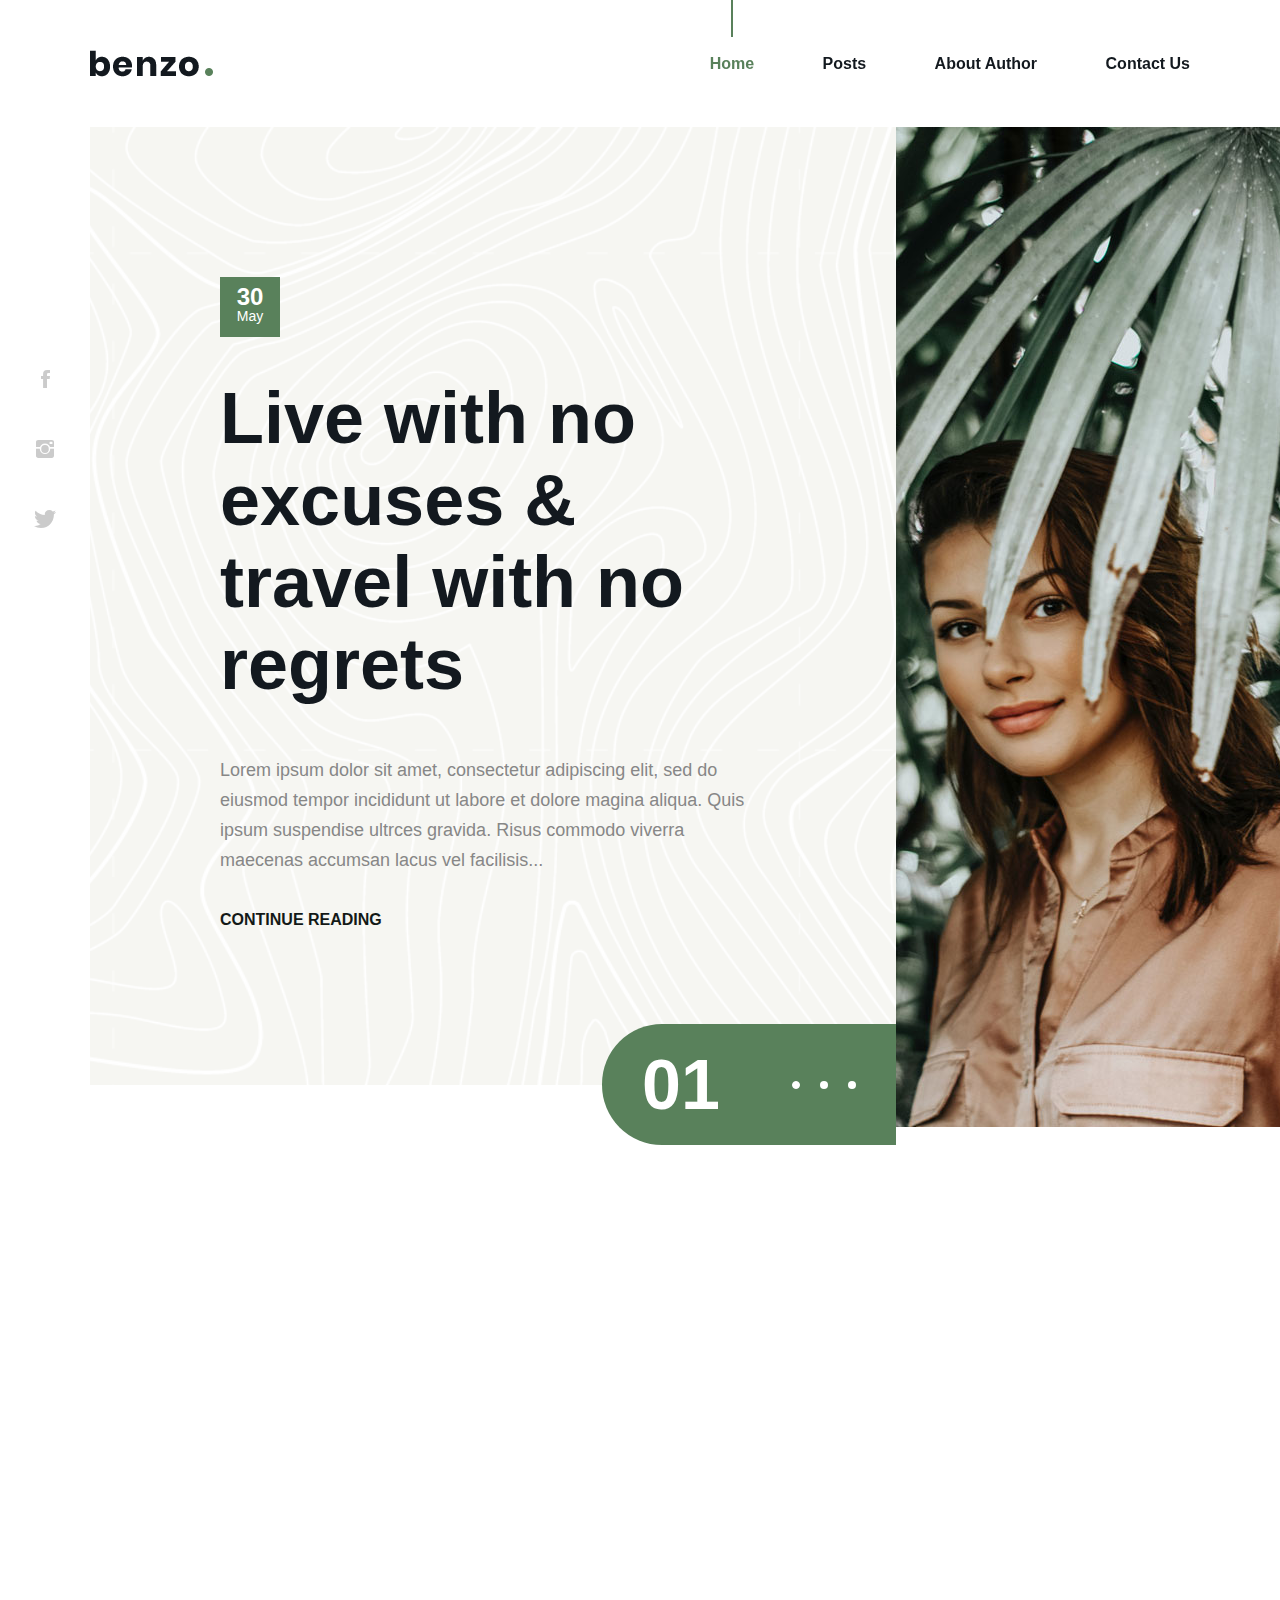
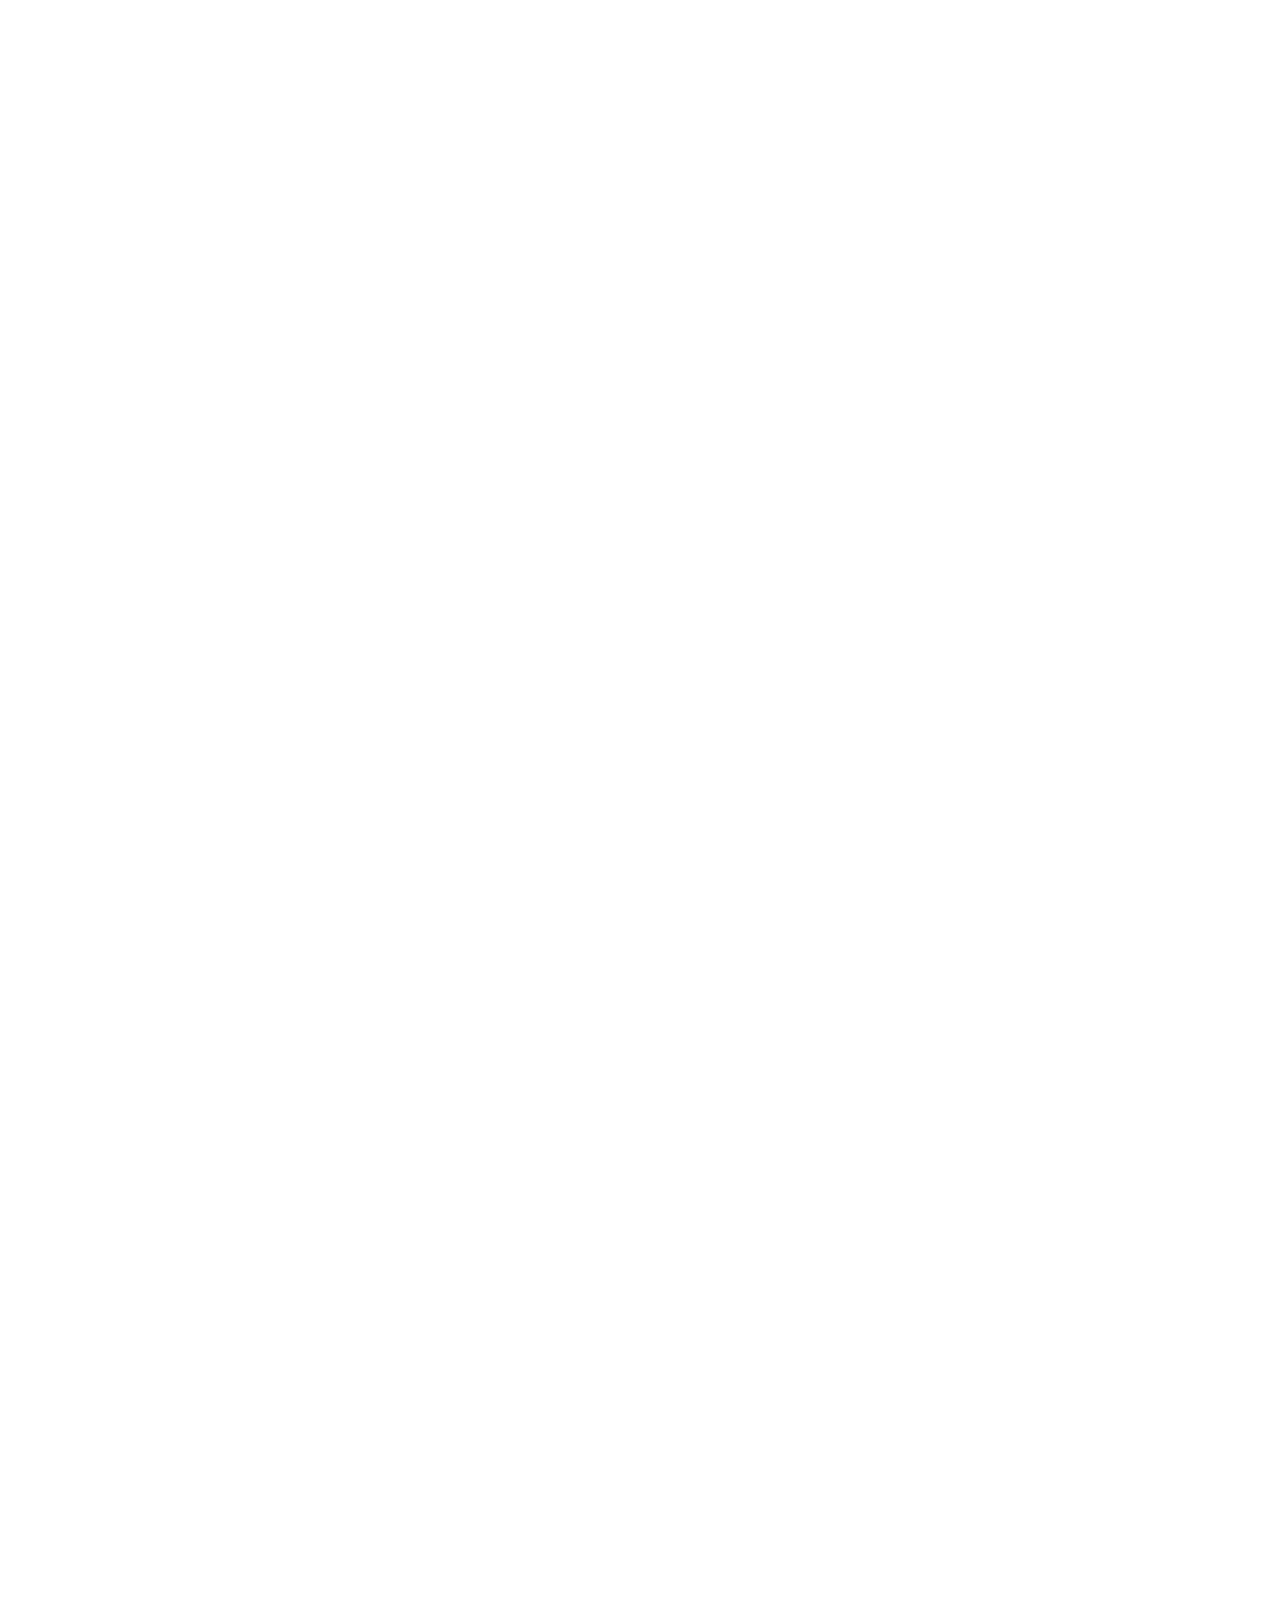
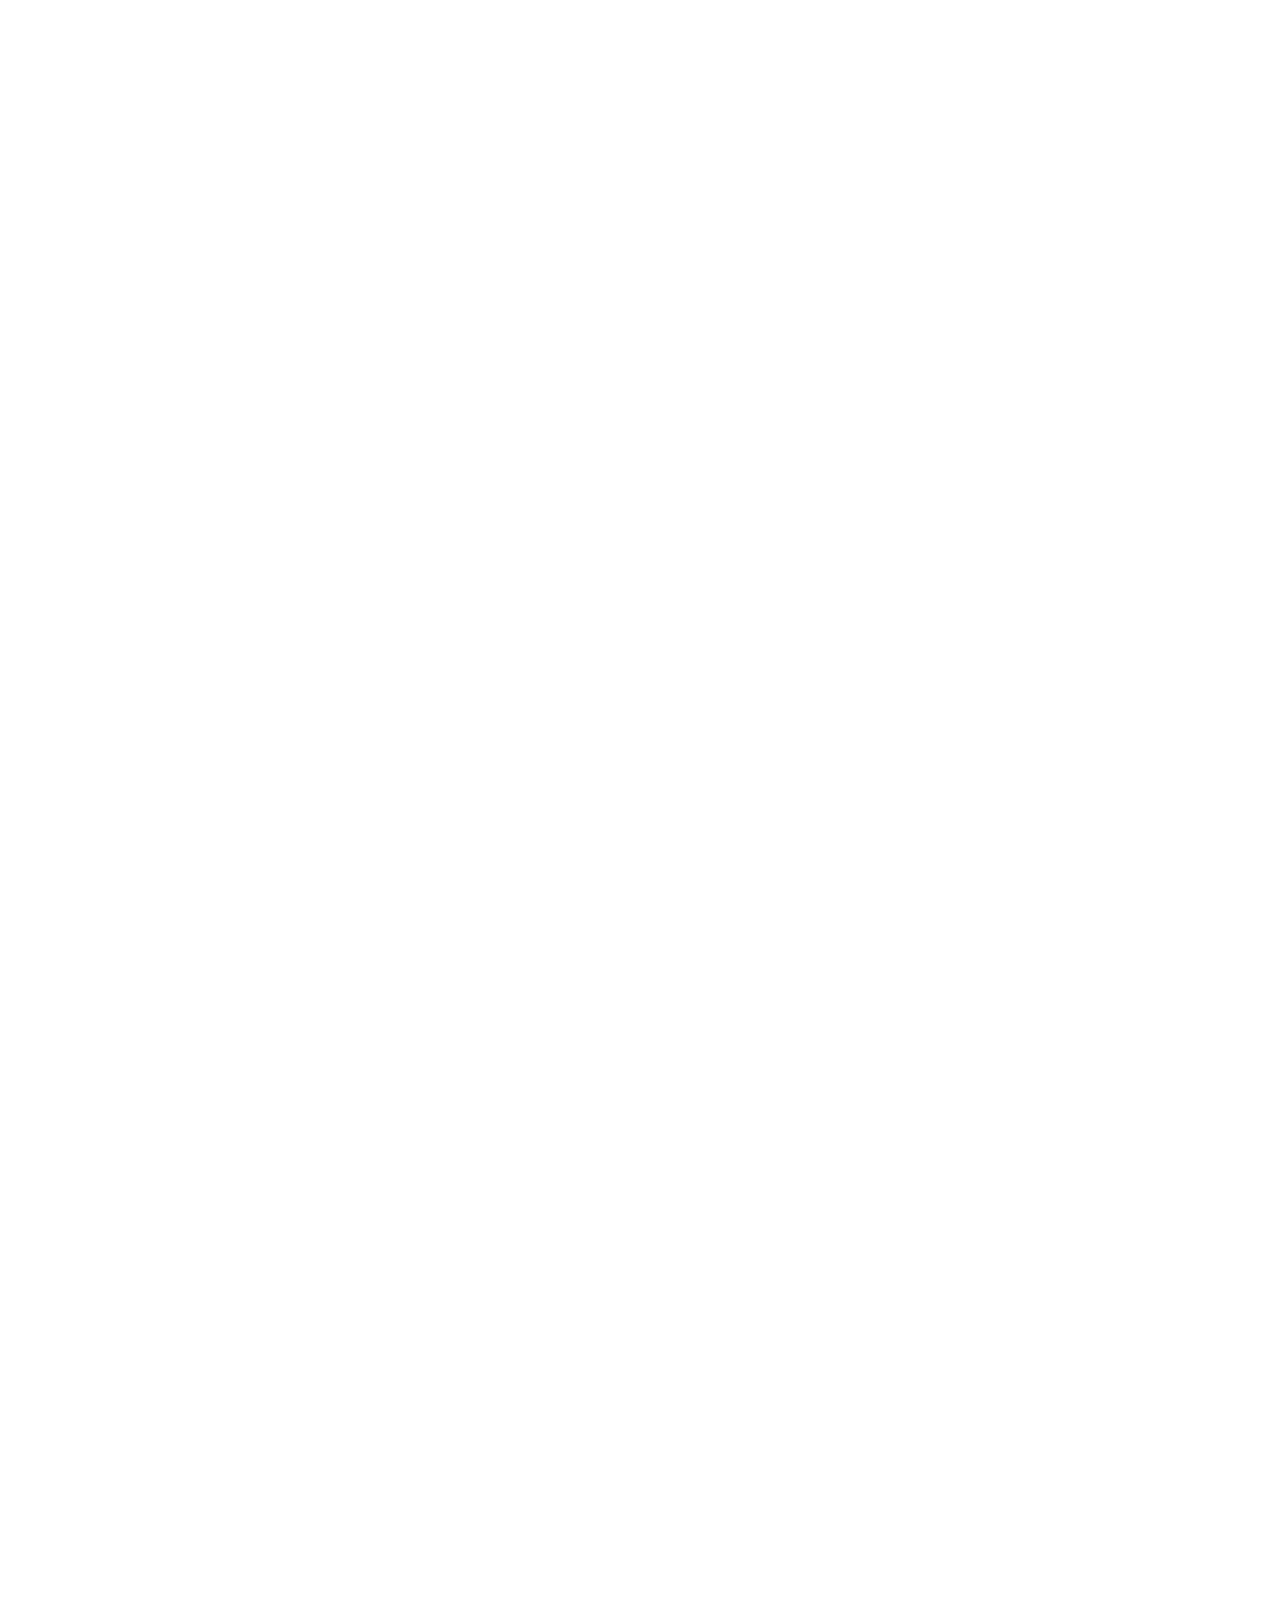
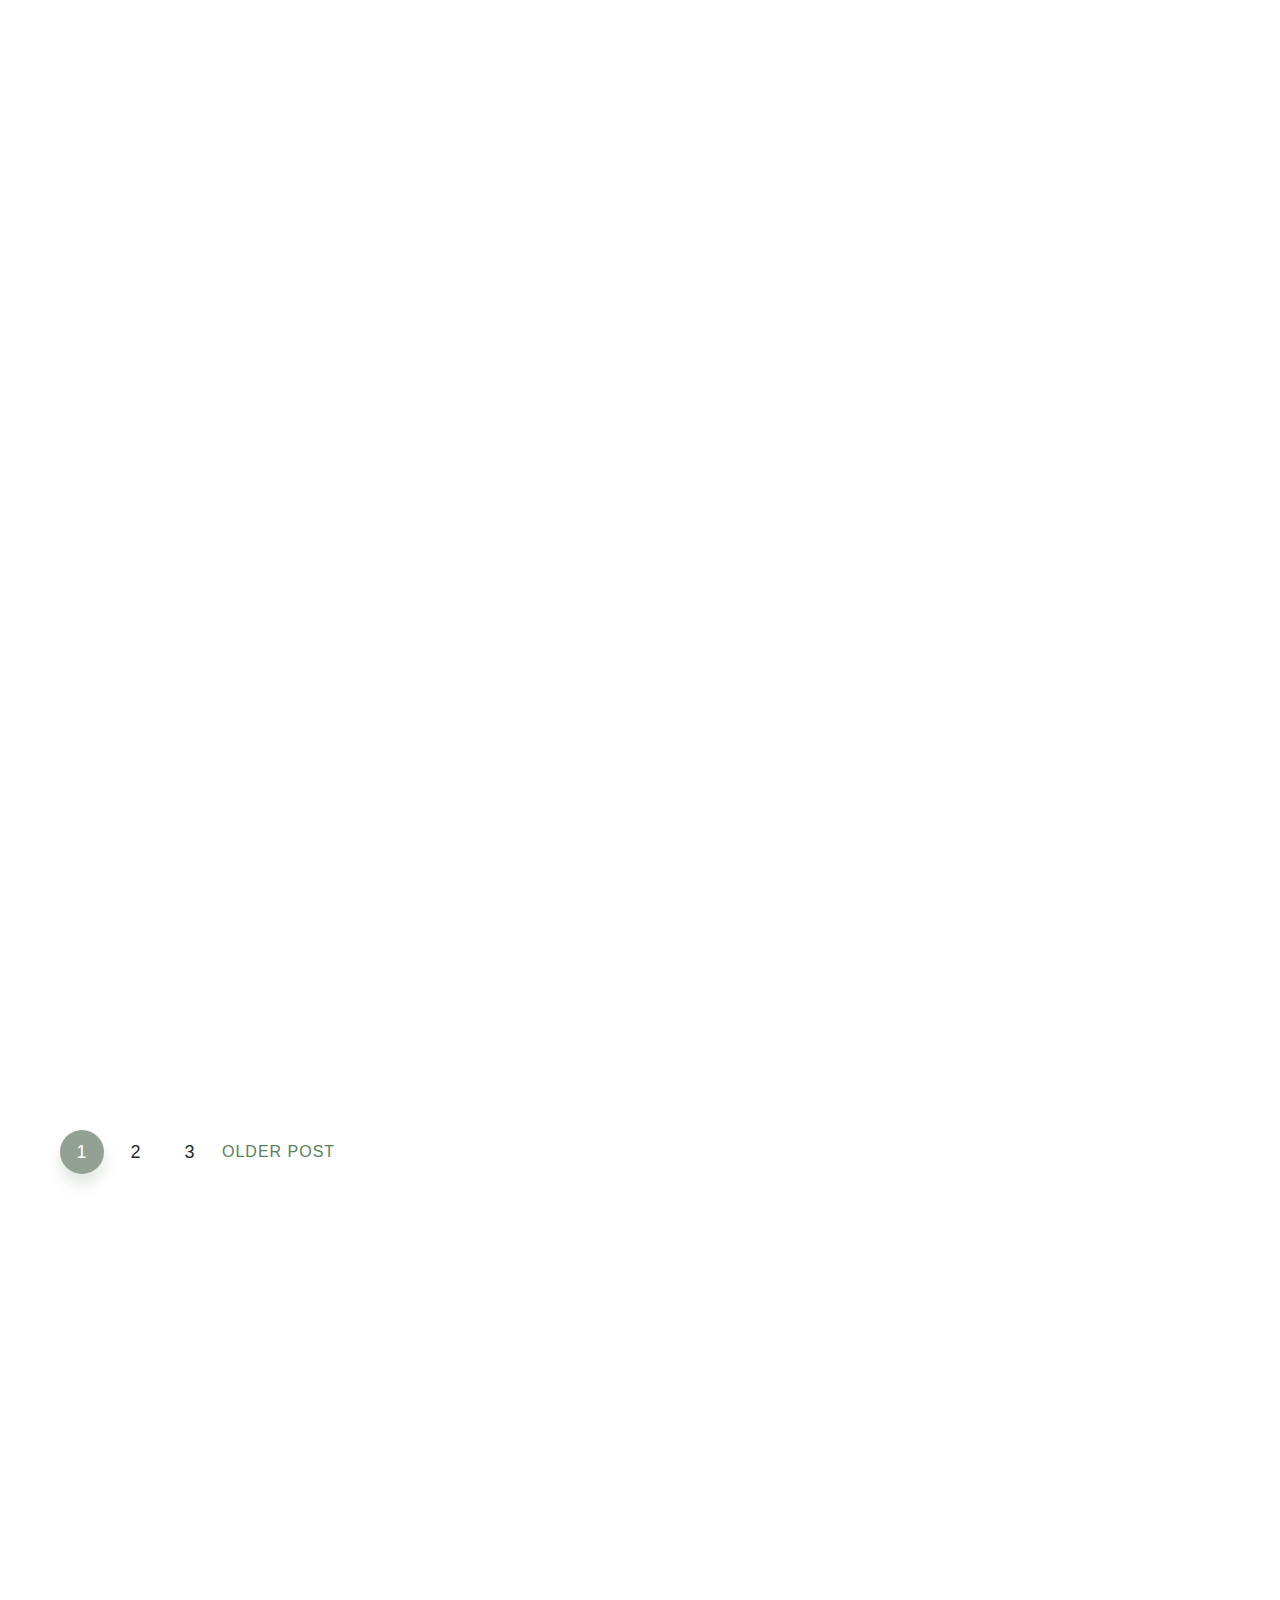
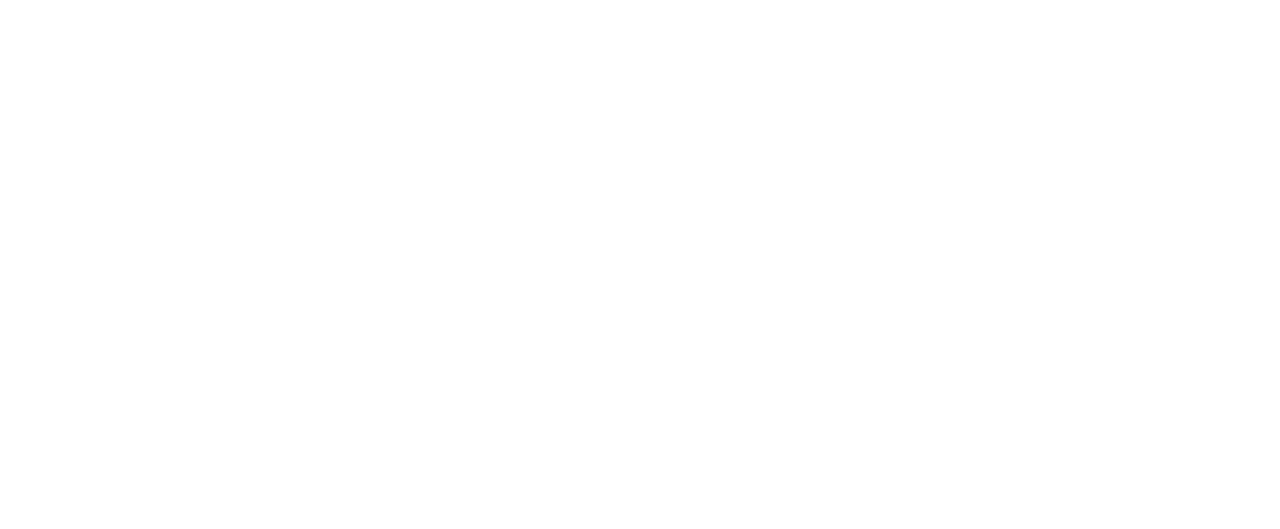
==== index.html @ cab8dcf8 "initial master" ====
<!DOCTYPE html>
<html lang="zxx">
    
<!-- Mirrored from wpthemebooster.com/demo/themeforest/html/benzo/index.html by HTTrack Website Copier/3.x [XR&CO'2014], Fri, 21 Mar 2025 18:16:23 GMT -->
<head>
        <!-- Meta Tags -->
        <meta charset="utf-8">
        <meta http-equiv="X-UA-Compatible" content="IE=edge">
        <meta name="viewport" content="width=device-width, initial-scale=1, maximum-scale=1, user-scalable=0">
        <meta name="description" content="Multipages HTML5 Template">
        <meta name="author" content="">

        <!-- Page Title -->
        <title>Multipages HTML5 Template</title>

        <!-- Favicon and touch Icons -->
        <link href="images/favicon.png" rel="shortcut icon" type="image/png">
        <link href="images/apple-touch-icon.html" rel="apple-touch-icon">
        <link href="images/apple-touch-icon-72x72.html" rel="apple-touch-icon" sizes="72x72">
        <link href="images/apple-touch-icon-114x114.html" rel="apple-touch-icon" sizes="114x114">
        <link href="images/apple-touch-icon-144x144.html" rel="apple-touch-icon" sizes="144x144">

        <!-- Lead Style -->
        <link href="css/style.css" rel="stylesheet" type="text/css">
    </head>

    <body>
		<div id="preloader" class="loader_show">
			<div class="loader-wrap">
			<div class="loader">
				<div class="loader-inner"></div>
			</div>
			</div>
		</div>
		
		<!-- pointer start -->
		<div class="pointer bnz-pointer" id="bnz-pointer"></div>
		
		<div class="content">
    		<div class="top_part">
	        	<!-- Start Header -->
				<header id="header" class="header_1 header">
					<div class="navigation">
						<nav id="flexmenu">
							<div class="logo">
								<a href="index.html"><img src="images/logo.png" alt="logo"></a>
							</div>
							<div class="nav-inner">
								<div id="mobile-toggle" class="mobile-btn"></div>
								<ul class="main-menu">
									<li class="menu-item active"><a href="index.html">Home</a>
										<ul class="sub-menu">
											<li class="menu-item"><a href="index-2.html">Home 2</a></li>
											<li class="menu-item"><a href="index-3.html">Home 3</a></li>
										</ul>
									</li>
									<li class="menu-item"><a href="#">Posts</a>
										<ul class="sub-menu">
											<li class="menu-item"><a href="blog-details.html">Blog Details</a></li>
											<li class="menu-item"><a href="blog-details-fullwidth.html">Blog Details Fullwidth</a></li>
										</ul>
									</li>
									<li class="menu-item"><a href="about.html">About Author</a></li>
									<li class="menu-item"><a href="contact.html">Contact Us</a></li>
								</ul>
							</div>
						</nav>
					</div>
		        </header>

				<div class="top-social-1 social_links">
					<ul class="top-social">
						<li><a href="#"><i class="ion-social-facebook"></i></a></li>
						<li><a href="#"><i class="ion-social-instagram"></i></a></li>
						<li><a href="#"><i class="ion-social-twitter"></i></a></li>
					</ul>
				</div>

				<div class="theme_slider_1">
		            <div class="slider_inner_content">
						<div class="slider_text">
							<div class="swiper-container slider_posts">
								<div class="swiper-wrapper">
									<div class="swiper-slide">
										<article class="blog_post">
											<div class="post_img">
												<div class="calendar">
													<a href="#"><span class="date">30</span><br>May</a>
												</div>
											</div>
											<div class="post_content">
												<div class="post_header">
													<h2 class="post_title" data-swiper="overlay-left">
														<a href="#">Live with no excuses & travel with no regrets</a>
													</h2>
												</div>
												<div class="post_intro">
													<p>Lorem ipsum dolor sit amet, consectetur adipiscing elit, sed do eiusmod tempor incididunt ut labore 
														et dolore magina aliqua. Quis ipsum suspendise ultrces gravida. Risus commodo viverra maecenas accumsan lacus vel facilisis... </p>
												</div>
												<div class="post_footer">
													<div class="read_more">
														<a href="blog-details.html">Continue Reading</a>
													</div>
												</div>
											</div>
										</article>
									</div>

									<div class="swiper-slide">
										<article class="blog_post">
											<div class="post_img">
												<div class="calendar">
													<a href="#"><span class="date">27</span><br>May</a>
												</div>
											</div>
											<div class="post_content">
												<div class="post_header">
													<h2 class="post_title" data-swiper="overlay-left">
														<a href="#">50 travel essentials you must have to collect</a>
													</h2>
												</div>
												<div class="post_intro">
													<p>Lorem ipsum dolor sit amet, consectetur adipiscing elit, sed do eiusmod tempor incididunt ut labore 
														et dolore magina aliqua. Quis ipsum suspendise ultrces gravida. Risus commodo viverra maecenas accumsan lacus vel facilisis... </p>
												</div>
												<div class="post_footer">
													<div class="read_more">
														<a href="blog-details.html">Continue Reading</a>
													</div>
												</div>
											</div>
										</article>
									</div>

									<div class="swiper-slide">
										<article class="blog_post">
											<div class="post_img">
												<div class="calendar">
													<a href="#"><span class="date">24</span><br>May</a>
												</div>
											</div>
											<div class="post_content">
												<div class="post_header">
													<h2 class="post_title" data-swiper="overlay-left">
														<a href="#">With age, comes wisdom, comes understanding</a>
													</h2>
												</div>
												<div class="post_intro">
													<p>Lorem ipsum dolor sit amet, consectetur adipiscing elit, sed do eiusmod tempor incididunt ut labore 
														et dolore magina aliqua. Quis ipsum suspendise ultrces gravida. Risus commodo viverra maecenas accumsan lacus vel facilisis... </p>
												</div>
												<div class="post_footer">
													<div class="read_more">
														<a href="blog-details.html">Continue Reading</a>
													</div>
												</div>
											</div>
										</article>
									</div>
								</div>
								<!-- Add Pagination -->
								<div class="swiper-pagination"></div>
							</div>
						</div>
					
						<div class="slider_images">
							<div class="swiper-container slider_posts">
								<div class="swiper-wrapper">
									<div class="swiper-slide">
										<div class="slide_img" data-swiper="overlay-left">
											<img src="images/slider/1.jpg" alt="img">
										</div>
									</div>
									<div class="swiper-slide">
										<div class="slide_img" data-swiper="overlay-left">
											<img src="images/slider/2.jpg" alt="img">
										</div>
									</div>
									<div class="swiper-slide">
										<div class="slide_img" data-swiper="overlay-left">
											<img src="images/slider/3.jpg" alt="img">
										</div>
									</div>
								</div>
							</div>
						</div>
					</div>
				</div>
			</div>
			
			<div class="featured_category bg_image_1" data-aos="fade-up" data-aos-duration="700">
				<div class="container">
					<div class="row">
						<div class="col-lg-3 col-sm-6">
							<div class="featured_category_item" data-aos="fade-up" data-aos-duration="600">
								<img src="images/category/1.jpg" alt="img">
								<div class="featured_category_info">
									<h6 class="featured_category_heading"><a href="#">Travel & Advanture</a></h6>
									<p class="featured_category_number"><span>06</span> Posts</p>
								</div>
							</div>
						</div>
						<div class="col-lg-3 col-sm-6">
							<div class="featured_category_item" data-aos="fade-up" data-aos-duration="800">
								<img src="images/category/2.jpg" alt="img">
								<div class="featured_category_info">
									<h6 class="featured_category_heading"><a href="#">Road Trip</a></h6>
									<p class="featured_category_number"><span>12</span> Posts</p>
								</div>
							</div>
						</div>
						<div class="col-lg-3 col-sm-6">
							<div class="featured_category_item" data-aos="fade-up" data-aos-duration="1000">
								<img src="images/category/3.jpg" alt="img">
								<div class="featured_category_info">
									<h6 class="featured_category_heading"><a href="#">Camping Trip</a></h6>
									<p class="featured_category_number"><span>09</span> Posts</p>
								</div>
							</div>
						</div>
						<div class="col-lg-3 col-sm-6">
							<div class="featured_category_item" data-aos="fade-up" data-aos-duration="1200">
								<img src="images/category/4.jpg" alt="img">
								<div class="featured_category_info">
									<h6 class="featured_category_heading"><a href="#">Travel Photography</a></h6>
									<p class="featured_category_number"><span>16</span> Posts</p>
								</div>
							</div>
						</div>
					</div>
				</div>
			</div>

			<div class="main-wrapper">
				<div class="container">
					<div class="row">
						<div class="col-lg-8 col-md-7">
							<div class="blog_list" data-aos="fade-up" data-aos-duration="700">
								<article class="blog_post">
									<div class="post_img" data-aos="overlay-left">
										<a href="#"><img src="images/blog/1.jpg" alt="blog"></a>
										<div class="calendar">
											<a href="#"><span class="date">30</span><br>May</a>
										</div>
									</div>
									<div class="post_content">
										<div class="post_header">
											<div class="author"><a href="#"><i class="ion-android-create"></i> By Partricia Doe</a></div>
											<h2 class="post_title">
												<a href="#">Live with no excuses & travel with no regrets</a>
											</h2>
										</div>
										<div class="post_intro">
											<p>Lorem ipsum dolor sit amet, consectetur adipiscing elit, sed do eiusmod tempor incididunt ut labore 
												et dolore magina aliqua. Quis ipsum suspendise ultrces gravida. Risus commodo viverra maecenas accumsan lacus vel facilisis... </p>
										</div>
										<div class="post_footer">
											<div class="read_more" data-aos="fade-up" data-aos-duration="700">
												<a href="blog-details.html">Continue Reading</a>
											</div>
											<div class="post_share">
												<ul class="share_list">
													<li data-aos="fade-up" data-aos-duration="500"><a href="#"><i class="ion-social-facebook"></i></a></li>
													<li data-aos="fade-up" data-aos-duration="700"><a href="#"><i class="ion-social-twitter"></i></a></li>
													<li data-aos="fade-up" data-aos-duration="900"><a href="#"><i class="ion-social-rss"></i></a></li>
													<li data-aos="fade-up" data-aos-duration="1100"><a href="#"><i class="ion-social-instagram"></i></a></li>
												</ul>
											</div>
										</div>
									</div>
								</article>
								
								<article class="blog_post">
									<div class="post_img" data-aos="overlay-right">
										<a href="#"><img src="images/blog/2.jpg" alt="blog"></a>
										<div class="calendar">
											<a href="#"><span class="date">27</span><br>May</a>
										</div>
									</div>
									<div class="post_content">
										<div class="post_header">
											<div class="author"><a href="#"><i class="ion-android-create"></i> By Partricia Doe</a></div>
											<h2 class="post_title">
												<a href="#">50 travel essentials you must have</a>
											</h2>
										</div>
										<div class="post_intro">
											<p>Lorem ipsum dolor sit amet, consectetur adipiscing elit, sed do eiusmod tempor incididunt ut labore 
												et dolore magina aliqua. Quis ipsum suspendise ultrces gravida. Risus commodo viverra maecenas accumsan lacus vel facilisis... </p>
										</div>
										<div class="post_footer">
											<div class="read_more" data-aos="fade-up" data-aos-duration="700">
												<a href="blog-details.html">Continue Reading</a>
											</div>
											<div class="post_share">
												<ul class="share_list">
													<li data-aos="fade-up" data-aos-duration="500"><a href="#"><i class="ion-social-facebook"></i></a></li>
													<li data-aos="fade-up" data-aos-duration="700"><a href="#"><i class="ion-social-twitter"></i></a></li>
													<li data-aos="fade-up" data-aos-duration="900"><a href="#"><i class="ion-social-rss"></i></a></li>
													<li data-aos="fade-up" data-aos-duration="1100"><a href="#"><i class="ion-social-instagram"></i></a></li>
												</ul>
											</div>
										</div>
									</div>
								</article>
							</div>

							<div class="newsletter bg_image_2" data-aos="fade-up" data-aos-duration="700">
								<div class="row">
									<div class="col-lg-10 offset-lg-1">
										<form class="newsletter_form" method="post" action="https://wpthemebooster.com/demo/themeforest/html/benzo/subscription.php">
											<div class="newsletter_header">
												<p><i class="ion-email"></i>Subscribe to newsletter</p>
												<h3>Get each & every new blogs through your e-mail</h3>
											</div>
											<div class="form_group">
												<input class="form-control" type="email" placeholder="Your Email Address" name="ne" required="">
												<input type="submit" class="button" value="Subscribe">
											</div>
										</form>
									</div>
								</div>
							</div>
							
							<div class="more_posts">
								<div class="row">
									<div class="col-lg-6 col-md-6">
										<article class="blog_post" data-aos="fade-up" data-aos-duration="700">
											<div class="post_img" data-aos="overlay-left">
												<a href="#"><img src="images/blog/sm1.jpg" alt="blog"></a>
												<div class="calendar">
													<a href="#"><span class="date">27</span><br>May</a>
												</div>
											</div>
											<div class="post_content">
												<div class="post_header">
													<div class="author"><a href="#"><i class="ion-android-create"></i> By Partricia Doe</a></div>
													<h2 class="post_title">
														<a href="#">With age, comes wisdom. With travel, comes understanding</a>
													</h2>
												</div>
											</div>
										</article>
									</div>

									<div class="col-lg-6 col-md-6">
										<article class="blog_post" data-aos="fade-up" data-aos-duration="900">
											<div class="post_img" data-aos="overlay-left">
												<a href="#"><img src="images/blog/sm2.jpg" alt="blog"></a>
												<div class="calendar">
													<a href="#"><span class="date">27</span><br>May</a>
												</div>
											</div>
											<div class="post_content">
												<div class="post_header">
													<div class="author"><a href="#"><i class="ion-android-create"></i> By Partricia Doe</a></div>
													<h2 class="post_title">
														<a href="#">I am not the same having seen the moon shineon the sky</a>
													</h2>
												</div>
											</div>
										</article>
									</div>

									<div class="col-lg-6 col-md-6">
										<article class="blog_post" data-aos="fade-up" data-aos-duration="900">
											<div class="post_img" data-aos="overlay-right">
												<a href="#"><img src="images/blog/sm3.jpg" alt="blog"></a>
												<div class="calendar">
													<a href="#"><span class="date">24</span><br>May</a>
												</div>
											</div>
											<div class="post_content">
												<div class="post_header">
													<div class="author"><a href="#"><i class="ion-android-create"></i> By Partricia Doe</a></div>
													<h2 class="post_title">
														<a href="#">Travel and change of place impart new vigor to the mind</a>
													</h2>
												</div>
											</div>
										</article>
									</div>

									<div class="col-lg-6 col-md-6">
										<article class="blog_post" data-aos="fade-up" data-aos-duration="900">
											<div class="post_img" data-aos="overlay-right">
												<a href="#"><img src="images/blog/sm4.jpg" alt="blog"></a>
												<div class="calendar">
													<a href="#"><span class="date">22</span><br>May</a>
												</div>
											</div>
											<div class="post_content">
												<div class="post_header">
													<div class="author"><a href="#"><i class="ion-android-create"></i> By Partricia Doe</a></div>
													<h2 class="post_title">
														<a href="#">A journey is best measured in friends, rather than miles</a>
													</h2>
												</div>
											</div>
										</article>
									</div>

									<div class="col-lg-6 col-md-6">
										<article class="blog_post" data-aos="fade-up" data-aos-duration="700">
											<div class="post_img" data-aos="overlay-left">
												<a href="#"><img src="images/blog/sm5.jpg" alt="blog"></a>
												<div class="calendar">
													<a href="#"><span class="date">20</span><br>May</a>
												</div>
											</div>
											<div class="post_content">
												<div class="post_header">
													<div class="author"><a href="#"><i class="ion-android-create"></i> By Partricia Doe</a></div>
													<h2 class="post_title">
														<a href="#">He who would travel happily must travel light</a>
													</h2>
												</div>
											</div>
										</article>
									</div>

									<div class="col-lg-6 col-md-6">
										<article class="blog_post" data-aos="fade-up" data-aos-duration="900">
											<div class="post_img" data-aos="overlay-left">
												<a href="#"><img src="images/blog/sm6.jpg" alt="blog"></a>
												<div class="calendar">
													<a href="#"><span class="date">07</span><br>May</a>
												</div>
											</div>
											<div class="post_content">
												<div class="post_header">
													<div class="author"><a href="#"><i class="ion-android-create"></i> By Partricia Doe</a></div>
													<h2 class="post_title">
														<a href="#">You will see what a tiny place occupy in the world</a>
													</h2>
												</div>
											</div>
										</article>
									</div>
								</div>
							</div>

							<div class="pagination-div">
								<ul class="pagination">
									<li><a class="page-number current" href="#">1</a></li>
									<li><a class="page-number" href="#">2</a></li>
									<li><a class="page-number" href="#">3</a></li>
									<li><a href="#">Older Post</a></li>
								</ul>
							</div>
						</div>
						
						<div class="col-lg-4 col-md-5">
							<div class="sidebar" data-aos="fade-up" data-aos-duration="900">
								<div id="custom_1" class="widget widget_custom">
									<h4 class="widget_title">About Author</h4>
                                    <div class="sidebar_author">
										<img src="images/author.png" alt="img">									
										<p class="intro">Lorem ipsum dolor sit amet consec adipiscing elit, sed do eiusmod tempor inci didunt ut labore et dolore magina aliqua. Quis ipsum suspendise</p>

										<div class="social_profile">
											<div class="social_media">
												<a href="#">
													<i class="ion-social-facebook"></i>
													<div class="name">Facebook</div>
													<div class="off_text">45k Likes</div>
												</a>
											</div>

											<div class="social_media">
												<a href="#">
													<i class="ion-social-twitter"></i>
													<div class="name">Twitter</div>
													<div class="off_text">21k Follower</div>
												</a>
											</div>

											<div class="social_media">
												<a href="#">
													<i class="ion-social-instagram"></i>
													<div class="name">Instagram</div>
													<div class="off_text">23k Follower</div>
												</a>
											</div>
										</div>
									</div>
								</div>
								
								<div id="recent-posts-1" class="widget widget_recent_posts">
									<h4 class="widget_title">Recent Posts</h4>
									<div class="sidebar_recent_posts">
										<ul>
											<li><a href="#">Let’s escape in the  cityscape</a></li>
											<li><a href="#">Failure doesn’t define  anything</a></li>
											<li><a href="#">Bohemian mountain towards Us</a></li>
										</ul>
									</div>
								</div>

								<div id="custom_2" class="widget widget_custom">
									<div class="sidebar_add">
										<img src="images/add.png" alt="add">
									</div>
								</div>

								<div id="categories-1" class="widget widget_categories">
                                    <h4 class="widget_title">Categories</h4>
                                    <div class="sidebar_categories">
                                        <ul class="category_list">
                                            <li><a href="#">Travel Hacks</a> (5)</li>
                                            <li><a href="#">South Asia</a> (7)</li>
                                            <li><a href="#">Travel Photography</a> (4)</li>
                                            <li><a href="#">Wildlife Adventure</a> (2)</li>
                                            <li><a href="#">Road Trips</a> (4)</li>
                                        </ul>
                                    </div>
								</div>
								
								<div id="popular-1" class="widget widget_popular_posts">
                                    <h4 class="widget_title">Most Read Blogs</h4>
                                    <div class="sidebar_popular_posts">
                                        <div class="popular_post_item">
                                            <div class="popular_post_item_wrapper">
												<img src="images/popular/1.jpg" alt="img">
												<div class="popular_post_item_content">
                                                    <h4 class="popular_post_item_title"><a href="#">Beautiful afternoon boating in Morine Lake</a></h4>
                                                </div>
                                            </div>
										</div>
										<div class="popular_post_item">
                                            <div class="popular_post_item_wrapper">
												<img src="images/popular/2.jpg" alt="img">
												<div class="popular_post_item_content">
                                                    <h4 class="popular_post_item_title"><a href="#">Sudden trip to grand Canyons</a></h4>
                                                </div>
                                            </div>
										</div>
										<div class="popular_post_item">
                                            <div class="popular_post_item_wrapper">
												<img src="images/popular/3.jpg" alt="img">
												<div class="popular_post_item_content">
                                                    <h4 class="popular_post_item_title"><a href="#">First Snow Experience of my life</a></h4>
                                                </div>
                                            </div>
                                        </div>
                                    </div>
                                </div>

								<div id="tags-1" class="widget widget_tag_cloud">
                                    <h4 class="widget_title">Tag Cloud</h4>
                                    <div class="tagcloud">
                                        <a href="#">Travel</a>
										<a href="#">PHOTOGRAPHY</a>
										<a href="#">FASHION</a>
										<a href="#">Travel</a>
										<a href="#">HOBBY</a>
										<a href="#">PHOTOGRAPHY</a>
										<a href="#">NATURE</a>
                                    </div>
								</div>
								
							</div>
						</div>
					</div>
				</div>
			</div>
		
			<footer class="footer" data-aos="fade-up" data-aos-duration="700">
				<div class="footer-above">
					<div class="footer-logo">
						<a href="#"><img src="images/logo-white.png" alt="logo"></a>
					</div>
					<div class="footer-social">
						<ul>
							<li><a href="#"><i class="ion-social-facebook"></i></a></li>
							<li><a href="#"><i class="ion-social-instagram"></i></a></li>
							<li><a href="#"><i class="ion-social-twitter"></i></a></li>
						</ul>
					</div>
				</div>
				<div class="footer-middle">
					<div class="container">
						<div class="footer_widget_wrapper">
							<div class="row">
								<div class="col-lg-6 col-md-6">
									<div class="footer_widget">
										<div class="widget-title">
											<h4>Instagram</h4>
										</div>
										<div class="instagram">
											<ul>
												<li><a href="#"><img src="images/insta/1.jpg" alt="insta"></a></li>
												<li><a href="#"><img src="images/insta/2.jpg" alt="insta"></a></li>
												<li><a href="#"><img src="images/insta/3.jpg" alt="insta"></a></li>
												<li><a href="#"><img src="images/insta/4.jpg" alt="insta"></a></li>
												<li><a href="#"><img src="images/insta/5.jpg" alt="insta"></a></li>
												<li><a href="#"><img src="images/insta/6.jpg" alt="insta"></a></li>
											</ul>
										</div>
									</div>
								</div>
								<div class="col-lg-6 col-md-6">
									<div class="footer_widget pd_lt">
										<div class="blend-logo">
											<a href="#"><img src="images/logo-big.png" alt="logo"></a>
										</div>
										<div class="footer_nav">
											<ul>
												<li class="menu-item"><a href="#">Home</a></li>
												<li class="menu-item"><a href="#">About Author</a></li>
												<li class="menu-item"><a href="#">Travel</a></li>
												<li class="menu-item"><a href="#">Posts</a></li>
												<li class="menu-item"><a href="#">Contact Us</a></li>
												<li class="menu-item"><a href="#">Photography</a></li>
											</ul>
										</div>
									</div>
								</div>
							</div>
						</div>
					</div>
				</div>
				<div class="footer-bottom">
					<div class="container">
						<div class="copyright">
							<p> &copy; 2020 - Benzo Blog. Created by WP ThemeBooster. All Rights Reserved.</p>
						</div>
					</div>
				</div>
			</footer>
		</div>

        <!-- All JavaScript Files
        ================================================== -->
		<script src="js/jquery-3.2.1.min.js"></script>
        <script src="js/bootstrap.min.js"></script>
        <script src="plugins/swiper/swiper.min.js"></script>
		<script src="js/menu.js"></script>
        <script src="plugins/aos/aos.js"></script>
        <script src="js/custom.js"></script>
	</body>

<!-- Mirrored from wpthemebooster.com/demo/themeforest/html/benzo/index.html by HTTrack Website Copier/3.x [XR&CO'2014], Fri, 21 Mar 2025 18:16:41 GMT -->
</html>
---- css/style.css ----
/*--------------------------------------------------------------
>>> TABLE OF CONTENTS:
----------------------------------------------------------------
#01  Fonts and Other Styles Import
#02  Theme Reset Style
#03  Slider Style
#04  Blog Section and Blog Page
#05  Sidebar Style
#06  Comment and Contact Form
#07  Subscribe Section
#08  Footer CSS
#09  Others
-----------------------------------------------------------------*/

@import url('https://fonts.googleapis.com/css2?family=Cormorant:ital,wght@0,500;1,500&amp;family=Muli:wght@400;500&amp;family=Oswald:wght@400;600;700&amp;display=swap');
@import "font-awesome/css/font-awesome.min.css";
@import "ionicons/css/ionicons.css";
@import "bootstrap.css";
@import "menu.css";
@import "../plugins/aos/aos.css";
@import "../plugins/swiper/swiper.css";

*{
  margin:0;
  text-decoration:none
}
html{
    height: 100%;
    width: 100%;
    scroll-behavior: smooth;
}
body {
    font-family: 'Muli', sans-serif;
    font-size: 16px;
    line-height: 26px;
    letter-spacing: 0px;
    overflow-x: hidden;
    color: #13191f;
	font-weight: 400;
}
a,i,.btn,p, ul, li,:before,:after {
    -webkit-transition: 0.5s all ease;
    -moz-transition: 0.5s all ease;
    -o-transition: 0.5s all ease;
    transition: 0.5s all ease;
}
a:hover,a:focus,i:hover,div:hover,p:hover, ul:hover, li:hover, :hover:before, :hover:after {
    text-decoration: none;
    outline: none;
    -webkit-transition: 0.5s all ease;
    -moz-transition: 0.5s all ease;
    -o-transition: 0.5s all ease;
    transition: 0.5s all ease;
}
a{
    color: #13191f;
}
a:hover{
    color: #59815b;
}

h1,h2,h3,h4,h5,h6{
    font-family: 'Oswald', sans-serif;
    font-weight: 600;
}
table {
    margin-bottom: 10px;
    border: 1px solid #eee;
}
@media screen and (min-width: 1200px) {
  .container {
      max-width: 1170px;
      padding: 0px;
  }
}
@media screen and (max-width: 991px) {
    .container {
        max-width: 100%;
    }
  }
.clearfix{
  clear: both;
}
.divider{
  margin: 30px 0px;
  display: inline-block;
}
table {
    margin-bottom: 10px;
    border: 1px solid #eee;
}
table td, table th {
    padding: 3px 10px;
    border-bottom: 1px solid #eee;
    border-right: 1px solid #eee;
    text-align: center;
}
img{
    max-width: 100%;
}
::-webkit-input-placeholder { 
    font-family: 'Cormorant', serif;
    font-size: 16px; 
    font-weight: 400;
    font-style: italic;
    color: #9a9a9a;
}
::-moz-placeholder { 
    font-family: 'Cormorant', serif;
    font-size: 16px; 
    font-weight: 400;
    font-style: italic;
    color: #9a9a9a;
}
:-ms-input-placeholder { 
    font-family: 'Cormorant', serif;
    font-size: 16px; 
    font-weight: 400;
    font-style: italic;
    color: #9a9a9a;
}
:-moz-placeholder { 
    font-family: 'Cormorant', serif;
    font-size: 16px; 
    font-weight: 400;
    font-style: italic;
    color: #9a9a9a;
}
:placeholder { 
    font-family: 'Cormorant', serif;
    font-size: 16px; 
    font-weight: 400;
    font-style: italic;
    color: #9a9a9a;
}
.bg_image_1{
    background-image: url(../images/bg1.png);
    background-position: center top;
    background-repeat: no-repeat;
    background-size: cover;
}
.bg_image_2{
    background-image: url(../images/bg2.png);
    background-position: center center;
    background-repeat: no-repeat;
    background-size: cover;
}
.bg_image_3{
    background-image: url(../images/bg3.jpg);
    background-position: center center;
    background-repeat: no-repeat;
    background-size: cover;
}

.main-wrapper{
    margin: 90px 0px;
}
.main-wrapper.m_tp_0{
    margin-top: 0px;
}

.page-header .page-header-content {
    position: relative;
    background-image: url(../images/bg5.jpg);
    background-position: center;
    background-size: cover;
    background-repeat: no-repeat;
    margin: 0px;
    padding: 85px 0px 195px 0px;
    text-align: center;
}
.page-header .page-header-content .heading {
    position: relative;
    font-size: 48px;
    line-height: 60px;
    margin-top: 0px;
    margin-bottom: 0px;
    color: #59815b;
}

/*---------- Slider ---------*/
.theme_slider_1 .slider_inner_content{
    display: flex;
}
.theme_slider_1 .slider_text .swiper-slide{
    height: auto;
}
.theme_slider_1 .slider_text{
    position: relative;
    padding-top: 0px;
    padding-left: 90px;
    margin-right: -180px;
    z-index: 2;
    width: 70%;
}
.theme_slider_2 .slider_text{
    position: relative;
    padding-top: 0px;
    padding-left: 0px;
    margin-right: 0px;
    z-index: 2;
}
.slider_text .swiper-slide{
    padding-bottom: 60px;
}
.slider_text .blog_post{
    background: url(../images/slider/texture.png);
    background-position: center;
    background-size: cover;
    background-repeat: no-repeat;
    width: 100%;
    height: 100%;
    margin: 0px;
    padding: 150px 130px;
}
.theme_slider_2 .slider_text .swiper-slide{
    padding-top: 280px;
    padding-bottom: 280px;
}
.theme_slider_2 .swiper-container{
    height: 100%;
}
.theme_slider_2 .slider_text .blog_post{
    background: transparent;
    margin: 0px;
    padding: 0px 0px;
}
.slider_text .post_img .calendar{
    position: relative;
    left: 0;
    bottom: 0;
}
.slider_text .blog_post .post_header .post_title{
    font-size: 48px;
    line-height: 52px;
}
.theme_slider_2 .slider_text .blog_post .post_header .post_title a{
    color: #ffffff;
}
.slider_text .blog_post .post_intro{
    font-size: 18px;
    line-height: 30px;
    margin: 40px 0px 30px 0px;
}
.theme_slider_2 .slider_text .blog_post .post_intro{
    color: #ffffff;
}
.theme_slider_2 .blog_post .read_more a {
    color: #59815b;
}
.theme_slider_2 .blog_post .read_more a:hover {
    color: #ffffff;
}
@media screen and (min-width: 1400px) {
    .theme_slider_1 .slider_text{
        padding-left: 130px;
    }
    .slider_text .blog_post{
        padding: 200px 130px;
    }
}


/* pagination */
.theme_slider_1 .slider_text .swiper-pagination{
    position: absolute;
    width: auto;
    left: auto;
    right: 0px;
    bottom: 0px;
    text-align: left;
    counter-reset: numbers;
    background: #59815b;
    padding: 47px 30px 48px 180px;
    border-radius: 60px 0px 0px 60px;
}
.theme_slider_1 .swiper-pagination-bullet:before {
    font-family: 'Oswald', sans-serif;
    counter-increment:numbers;
    content: "0"counter(numbers);
    opacity: 0;
    visibility: hidden;
    position: absolute;
    left: 40px;
    top: 50%;
    transform: translateY(-50%);
    font-size: 70px;
    color: #fff;
    font-weight: 900;
}
.theme_slider_1 .swiper-pagination-bullet.swiper-pagination-bullet-active:before{
    opacity: 1;
    visibility: visible;
}
.theme_slider_1 .swiper-pagination-bullet.swiper-pagination-bullet-active{
    border: 1px solid #fff;
}
.theme_slider_1 .swiper-pagination-bullet {
    opacity: 1;
    background: #fff;
    outline: none;
}
.theme_slider_1 .swiper-pagination-bullets .swiper-pagination-bullet{
    margin: 0 10px;    
}
.theme_slider_1 .swiper-pagination-bullet-active {
    color:#fff;
    background: #fff;
    outline: none;
}


/* pagination 2 */
.theme_slider_2 .slider_text .swiper-pagination{
    position: absolute;
    width: auto;
    left: auto;
    right: 0px;
    padding: 0;
    border-radius: 0;
    top: 50%;
    height: 25px;
    -webkit-transform: translateY(-50%) rotate(90deg);
    -moz-transform: translateY(-50%) rotate(90deg);
    transform: translateY(-50%) rotate(90deg);
}
.theme_slider_2 .swiper-pagination-bullet {
    opacity: 1;
    background: #fff;
    outline: none;
}
.theme_slider_2 .swiper-pagination-bullet:before {
    content: '';
    position: absolute;
    left: 50%;
    top: 50%;
    -webkit-transform: translate(-50%, -50%);
    -moz-transform: translate(-50%, -50%);
    transform: translate(-50%, -50%);
    background: #fff;
    width: 8px;
    height: 8px;
    border-radius: 100%;
}
.theme_slider_2 .swiper-pagination-bullets .swiper-pagination-bullet{
    border: 1px solid transparent;
    padding: 10px;
    position: relative;
    background: #ffffff;
    margin: 0 10px;
    -webkit-transform: scale(0.4);
    -moz-transform: scale(0.4);
    transform: scale(0.4);
    -webkit-transition: 0.5s all ease;
    -moz-transition: 0.5s all ease;
    -o-transition: 0.5s all ease;
    transition: 0.5s all ease;
}
.theme_slider_2 .swiper-pagination-bullet.swiper-pagination-bullet-active{
    border: 1px solid #fff;
    outline: none;
    background: transparent;
    -webkit-transform: scale(1);
    -moz-transform: scale(1);
    transform: scale(1);
}


@media screen and (min-width: 768px) {
    .theme_slider_2 .slider_images{
        min-height: 990px;
    }
}
@media screen and (min-width: 1200px) {
    .slider_text .blog_post .post_header .post_title{
        font-size: 72px;
        line-height: 82px;
    }
    .slider_images .swiper-slide img{
        max-width: none;
    }
    .theme_slider_2 .slider_text .blog_post .post_header .post_title{
        font-size: 72px;
        line-height: 82px;
    }
}

@media screen and (max-width: 991px){
    .slider_text {
        padding-left: 0;
        margin-right: 0;
    }
    .slider_text .blog_post {
        margin: 0px;
        padding: 50px 50px;
    }
    .slider_text .blog_post .post_header .post_title {
        font-size: 36px;
        line-height: 40px;
    }
    .slider_text .blog_post .post_intro {
        font-size: 16px;
        line-height: 26px;
        margin: 25px 0px 25px 0px;
    }
    .theme_slider_1 .slider_inner_content {
        display: flex;
        flex-direction: column-reverse;
    }
    .theme_slider_1 .slider_images{
        max-height: 550px;
        overflow: hidden;
    }
    .theme_slider_1 .slider_images img{
        width: 100%;
    }
    .theme_slider_1 .slider_text{
        width: 100%;
        padding-left: 0px;
        padding-right: 0px;
        margin-right: 0px;
    }
    .theme_slider_1 .slider_posts .swiper-pagination{
        padding: 30px 30px 30px 130px;
    }
    .theme_slider_1 .swiper-pagination-bullet:before{
        font-size: 48px;
    }
    
    .theme_slider_2 .slider_text .swiper-slide{
        padding-top: 150px;
        padding-bottom: 150px;
    }
}
@media screen and (max-width: 767px){
    .slider_text{
        padding-top: 72px;
    }
    .theme_slider_2 .slider_text .blog_post {
        margin: 0px;
        padding: 0px 60px 0px 0px;
    }
    .slider_text .blog_post .post_header .post_title {
        font-size: 30px;
        line-height: 36px;
    }
    .slider_text .blog_post .post_intro {
        font-size: 14px;
        line-height: 26px;
    }
    .theme_slider_1 .slider_posts .swiper-pagination{
        padding: 30px 30px 30px 100px;
    }
    .theme_slider_1 .swiper-pagination-bullet:before{
        font-size: 30px;
    }
    .theme_slider_2 .slider_text .swiper-slide{
        padding-top: 100px;
        padding-bottom: 100px;
    }
}

/*-- Swiper Slide Overlay --*/
[data-swiper] {
    transition-timing-function: ease-in-out;
    transition-duration: .8s;
}

[data-swiper="overlay-left"],
[data-swiper="overlay-top"],
[data-swiper="overlay-right"],
[data-swiper="overlay-bottom"] {
    position: relative;
    overflow: hidden;
}

[data-swiper="overlay-left"]:before,
[data-swiper="overlay-top"]:before,
[data-swiper="overlay-right"]:before,
[data-swiper="overlay-bottom"]:before{
    content: '';
    width:  100%;
    height: 100%;
    position: absolute;
    left: 0;
    top:  0;
    z-index: 4;
    background-color:#59815b;
    transition: 2s cubic-bezier(.858, .01, .068, .99);
}
.enable_page .swiper-slide-active [data-swiper="overlay-left"]:before{
    -webkit-transform: translateX(-105%);
            transform: translateX(-105%);
}
.enable_page .swiper-slide-active [data-swiper="overlay-top"]:before{
    -webkit-transform: translateY(-105%);
            transform: translateY(-105%);
}
.enable_page .swiper-slide-active [data-swiper="overlay-right"]:before{
    -webkit-transform: translateX(105%);
            transform: translateX(105%);
}
.enable_page .swiper-slide-active [data-swiper="overlay-bottom"]:before{
    -webkit-transform: translateY(105%);
            transform: translateY(105%);
}

/*===== Top Social ====*/
.social_links .top-social{
  margin-bottom: 0px;
  padding: 0px;
  text-align: center;
  display: grid;
}
.social_links .top-social li {
    border: 0;
    list-style: none;
    line-height: 30px;
    display: inline-block;
    position: relative;
    text-transform: uppercase;
    padding-left: 0px;
}
.social_links .top-social li a{
    font-size: 24px;
    color: #cbcbcb;
    text-align: center;
    display: block;
    padding: 20px 0px;
}
.social_links .top-social li:first-child a{
    padding-top: 0px;
}
.social_links .top-social li:last-child a{
    padding-bottom: 0px;
}
/*-- Side Social--*/
.social_links{
    position: absolute;
    top: calc(100vh / 2);
    left: 34px;
    transform: translateY(-50%);
    z-index: 3;
}

@media screen and (min-width: 1400px) {
    .social_links{
        left: 54px;
    }
}
@media screen and (max-width: 991px) {
    .social_links{
        left: 25px;
    }
    .social_links .top-social li a{
        color: #ffffff;
    }
}

/*--- Post Gallery ---*/

.featured_category {	
    padding-top: 90px;
    padding-bottom: 90px;
    position: relative;
    z-index: 2;
    margin-top: -25px;
}
.featured_category_item {
    -webkit-box-shadow: 0px 13px 15px rgba(89, 129, 91, 0.19);
    box-shadow: 0px 13px 15px rgba(89, 129, 91, 0.19);
}
.featured_category_item .featured_category_heading{
    font-size: 22px;
	margin-top: 0;
	margin-bottom: 0;
}
.featured_category_item img{
    width: 100%;
}
.featured_category_item .featured_category_heading{
    color: #13191f;
    margin-bottom: 10px;
}
.featured_category_item .featured_category_info{
    background: #ffffff;
    padding: 25px 30px;
}
.featured_category_item .featured_category_number{
	color: #989898;
	font-size: 18px;
    font-weight: 500;
    margin-bottom: 0px;
}
.featured_category_item .featured_category_number span{
    font-weight: 700;
    color: #59815b;
}
@media screen and (max-width: 991px){
    .featured_category_item{
        margin-bottom: 30px;
    }
}

/*
 * Shortcode: main-body
 * -----------------------------------------------
*/
.blog_post {
    margin-bottom: 70px;
}
.blog_post .post_img a {
    display: block;
}
.post_img {
    position: relative; 
    margin-bottom: 30px;
}
.blog_post .post_img img{
    width: 100%;
}
.post_img .calendar {	
    position: absolute;
    bottom: 28px;
	left: 28px;
    background: #59815b;
    padding: 12px 0px;
    width: 60px;
    height: 60px;
    text-align: center;
}
.post_img .calendar a {
    display: block;
	color: #fff;
    font-size: 14px;
    line-height: 16px;
}
.post_img .calendar a .date {
    font-family: 'Oswald', sans-serif;
    font-size: 24px;
    font-weight: 600;
}
.blog_post .post_header .author{
    font-family: 'Cormorant', serif;
    font-size: 19px;
    font-weight: 500;
    color: #93a094;
    font-style: italic;
}
.blog_post .post_header .author a{
    color: #93a094;
}
.blog_post .post_header .post_title {
    font-size: 40px;
    line-height: 48px;
    margin: 0px 0px 10px 0px;
    padding: 10px 0px;
}
.blog_post .post_intro {
    font-size: 16px;
    font-weight: 500;
    line-height: 26px;
    color: #878787;
}
.blog_post .post_fulltext {
    font-size: 16px;
    font-weight: 500;
    line-height: 26px;
    color: #878787;
}
.post_footer {
    display: flex;
    align-items: center;
    justify-content: space-between;
    margin-top: 10px;
}
.blog_post .read_more a {
    font-family: 'Oswald', sans-serif;
    font-size: 16px;
    font-weight: 600;
    line-height: 30px;
	color: #131917;
	text-transform: uppercase;
}
.blog_post .read_more a:hover{
    color: #59815b;
}
.blog_post .post_share {
    display: flex;
    align-items: center;
}
.blog_post .post_share ul.share_list {
    display: flex;
    margin-bottom: 0px;
    padding-left: 0;
}
.blog_post .post_share ul.share_list li {
    list-style-type: none;
    display: inline-block;
}
.blog_post .post_share ul.share_list li a {
    color: #93a094;
	font-size: 16px;
	padding: 0px 18px;
}
.blog_post .post_share ul.share_list li:first-child a {
    padding-left: 0px;
}
.blog_post .post_share ul.share_list li:last-child a {
    padding-right: 0px;
}

/*
 * Shortcode: More Posts
 * -----------------------------------------------
*/
.more_posts .blog_post .post_img{
    margin-bottom: 25px;
}
.more_posts .blog_post .post_header .post_title {
    font-size: 30px;
    line-height: 36px;
}

@media screen and (max-width: 991px){
    .blog_post {
        margin-bottom: 40px;
    }
    .blog_post .post_header .author{
        font-size: 17px;
    }
    .blog_post .post_header .post_title{
        font-size: 24px;
        line-height: 30px;
    }
    .blog_post .read_more a {
        font-size: 13px;
        font-weight: 600;
        line-height: 24px;
        text-transform: capitalize;
    }
    .blog_post .share_list li a{
        padding: 0px 12px;
    }
    .more_posts .blog_post .post_header .post_title {
        font-size: 22px;
        line-height: 28px;
    }
}

/*
 * Shortcode: Pagination
 * -----------------------------------------------
*/

.pagination-div{
    margin-top: 30px;
}
.pagination{
    margin-bottom: 0px;
    list-style-type: none;
    align-items: center;
}
.pagination li{
    margin: 0px 5px;
}
.pagination li a{
    font-family: 'Oswald', sans-serif;
    font-size: 16px;
    font-weight: 400;
    text-transform: uppercase;
    letter-spacing: 1px;
    color: #59815b;
    display: block;
    text-align: center;
}
.pagination li a.page-number{
    width: 44px;
    height: 44px;
    line-height: 44px;
    border-radius: 100%;
    font-size: 18px;
    color: #272727;
    display: block;
    text-align: center;
}
.pagination li a.page-number:hover,
.pagination li a.page-number.current{
    background: #93a094;
    color: #fff;
    box-shadow: 0px 10px 15px rgba(89, 129, 91, 0.19);
}

/*
 * Shortcode: Blog Details
 * -----------------------------------------------
*/
.blog_details{
    margin-top: -100px;
}
.blog_details .details_with_sidebar{
    padding-right: 35px;
}
.blog_details .post_expand .post_header .post_title{
    font-size: 60px;
    line-height: 72px;
    margin: 0px 0px 35px 0px;
}
.blog_details .details_fullwidth .post_expand .post_header{
    padding: 0px 100px;
}
.blog_details .details_fullwidth .fulltext_section{
    padding: 0px 100px;
}
.blog_details p{
    margin-bottom: 25px;
}
.blog_details .blog_post{
    text-align: justify;
}
blockquote{
    position: relative;
    font-family: 'Oswald', sans-serif;
    font-size: 22px;
    font-weight: 600;
    line-height: 30px;
    color: #59815b;
    background: url(../images/blockquote_bg.png);
    padding: 40px 30px;
    background-position: center;
    background-repeat: no-repeat;
    background-size: cover;
    margin: 30px 50px;
}
blockquote:after{
    content: url(../images/comma.png);
    position: absolute;
    right: 15px;
    bottom: -15px;
}
.post_gallery{
    margin: 35px 0px 15px 0px;
}
.post_gallery .img_box{
    margin-bottom: 20px;
}
.post_gallery .row{
    margin-left: -10px;
    margin-right: -10px;
}
.post_gallery [class*='col-lg']{
    padding-right: 10px;
    padding-left: 10px;
}
.blog_details ul.point_order{
    padding-left: 50px;
    margin: 0px;
    list-style-type: none;
}
.blog_details ul.point_order li{
    position: relative;
    padding-left: 30px;
    line-height: 34px;
}
.blog_details ul.point_order li:before{
    content: "\f2a3";
    position: absolute;
    left: 0;
    font-family: "Ionicons";
    transform: rotate(45deg);
    font-size: 16px;
    color: #59815b;
}

.blog_post .post_video,
.blog_post .post_audio{
    position: relative;
    overflow: hidden;
    margin: 30px 0px 30px 0px;
    -webkit-transition: height 0.5s;
    -moz-transition: height 0.5s; 
    -ms-transition: height 0.5s;
    -o-transition: height 0.5s;
    transition: height 0.5s;
}
.blog_post .post_video p{
    max-width: 100%;
    height: 100%;
}
.blog_post .post_video iframe,
.blog_post .post_video object,
.blog_post .post_video embed,
.blog_post .post_audio iframe,
.blog_post .post_audio object, 
iframe{
    width: 100%;
    height: 100%;
    min-height: 350px;
}
.blog_post .post_video #yt {
    display: none;
}
.blog_post .post_video .content {
    position: relative;
}
.blog_post .post_video .play_btn{
    position: absolute;
    left: 50%;
    top: 50%;
    transform: translate(-50%, -50%);
    width: 55px;
    height: 55px;
    line-height: 52px;
    background: #59815b;
    text-align: center;
    font-size: 24px;
    color: #fff;
    border-radius: 100%;
    cursor: pointer;
}
.blog_post .post_video .play_btn i{
    margin-left: 2px;
}

.blog_details .post_footer {
    display: flex;
    align-items: center;
    justify-content: space-between;
    margin-top: 60px;
    border-bottom: 1px solid #eee;
    padding-bottom: 30px;
}
.blog_details .blog_post .post_share {
    display: flex;
    align-items: center;
}
.blog_details .blog_post .post_share ul.share_list {
    display: flex;
    margin-bottom: 0px;
    padding-left: 0;
}
.blog_details .blog_post .post_share ul.share_list li {
    list-style-type: none;
    display: inline-block;
}
.blog_details .blog_post .post_share ul.share_list li a {
    font-size: 18px;
    text-align: center;
    width: 35px;
    height: 35px;
    line-height: 35px;
    display: inline-block;
    background: #59815b;
    color: #fff;
    margin: 0px 10px;
    padding: 0px 0px;
    border-radius: 100%;
}
.blog_details .blog_post .post_share ul.share_list li:first-child{
    font-family: 'oswald', sans-serif;
    font-size: 18px;
    font-weight: 600;
    color: #13191f;
    margin-right: 15px;
}
.blog_details .blog_post .post_share ul.share_list li:first-child a {
    margin-left: 0px;
}
.blog_details .blog_post .post_share ul.share_list li:last-child a {
    margin-right: 0px;
}

.blog_post .post_tag  {
	display: flex;
}
.blog_post .post_tag ul.tag_list {
    display: flex;
    margin-bottom: 0px;
    padding-left: 0;
}
.blog_post .post_tag ul.tag_list li {
    list-style-type: none;
    display: inline-block;
}
.blog_post .post_tag ul.tag_list li a {
    font-family: 'Cormorant', serif;
    font-size: 20px;
    font-weight: 500;
    font-style: italic;
    text-transform: lowercase;
    color: #13191f;
	padding: 0px 18px;
}
.blog_post .post_tag ul.tag_list li:first-child a {
    padding-left: 0px;
}
.blog_post .post_tag ul.tag_list li:last-child a {
    padding-right: 0px;
}

.author_div{
    display: flex;
    margin-bottom: 40px;
}
.author_div .author{
    max-width: 125px;
    min-width: 125px;
    margin-right: 30px;
    border-radius: 100%;
    overflow: hidden;
}
.author_div .author_name{
    font-size: 20px;
}
.author_div .author_intro{
    margin-bottom: 15px;
    color: #878787;
}
.author_div .social_media {
    display: flex;
    align-items: center;
}
.author_div .social_media ul.social_list {
    display: flex;
    margin-bottom: 0px;
    padding-left: 0;
}
.author_div .social_media ul.social_list li {
    list-style-type: none;
    display: inline-block;
}
.author_div .social_media ul.social_list li a {
    font-size: 16px;
    text-align: center;
    display: inline-block;
    color: #93a094;
    margin: 0px 15px;
    padding: 0px 0px;
    border-radius: 100%;
}
.author_div .social_media ul.social_list li:first-child a {
    margin-left: 0px;
}
.author_div .social_media ul.social_list li:last-child a {
    margin-right: 0px;
}

/*--- Related Posts ---*/
.related_posts{
    border-bottom: 1px solid #eee;
    margin-bottom: 60px;
}
.related_posts .sec_title{
    position: relative;
    text-align: center;
    margin-bottom: 30px;
}
.related_posts .sec_title h1{
    position: relative;
    font-size: 18px;
    line-height: 24px;
    display: inline-block;
    margin-bottom: 0px;
    background: #fff;
    padding: 0px 20px;
}
.related_posts .sec_title:before{
    content: '';
    position: absolute;
    top: 50%;
    left: 0;
    width: 100%;
    height: 1px;
    background: #f2f1ee;
    line-height: 48px;
}
.related_posts .blog_post{
    margin-bottom: 40px;
}
.related_posts .more_posts .blog_post .post_img{
    margin-bottom: 10px;
}

@media screen and (max-width: 767px){
    .blog_details .details_fullwidth .post_expand .post_header,
    .blog_details .details_fullwidth .fulltext_section{
        padding: 0px 0px;
    }
    .blog_details .post_expand .post_header .post_title{
        font-size: 36px;
        line-height: 48px;
        margin-bottom: 20px;
    }
    .blog_details .post_footer{
        display: block;
    }
    .blog_details .blog_post .post_share{
        margin-bottom: 15px;
    }
    .blog_details .blog_post .post_share ul.share_list li a {
        font-size: 14px;
        width: 30px;
        height: 30px;
        line-height: 30px;
        margin: 0px 5px;
    }
    .author_div{
        display: block;
    }
    .author_div .author{
        margin-right: 0px;
        margin-bottom: 20px;
    }
}


/*
 * Shortcode: Newsletter
 * -----------------------------------------------
*/
.newsletter{
    text-align: center;
    padding: 75px 0px;
    margin: 50px 0px;
}
.newsletter.more_padding{
    padding: 100px 0px;
}
.newsletter .newsletter_header p{
    font-family: 'Cormorant', serif;
    font-size: 20px;
    font-weight: 500;
    font-style: italic;
    color: #59815b;
    display: flex;
    align-items: center;
    justify-content: center;
    margin-bottom: 12px;
}
.newsletter .newsletter_header p i{
    font-size: 30px;
    margin-right: 15px;
}
.newsletter .newsletter_header h3{
    font-size: 24px;
    line-height: 36px;
    margin-bottom: 20px;
    display: inline-block;
}
.newsletter .newsletter_form {
    padding: 0px 20px;
}
.newsletter.more_padding .newsletter_form {
    padding: 0px 50px;
}
.newsletter .newsletter_form .form_group{
    position: relative;
}
.newsletter .newsletter_form .form-control {
    width: 100%;
	height: 50px;
    background: #ffffff;
    border: 0px solid #fff;
    padding: 10px 25px;
	-webkit-border-radius: 0px;
	-moz-border-radius: 0px;
    border-radius: 0px;
    -webkit-box-shadow: 10px 13px 15px rgba(89, 129, 91, 0.19);
    box-shadow: 10px 13px 15px rgba(89, 129, 91, 0.19);
}
.newsletter .newsletter_form .form-control:focus {
    outline: none;
    box-shadow: none;
}
.newsletter .newsletter_form .button{
    font-family: 'Oswald', sans-serif;
    font-size: 18px;
    font-weight: 400;
    background: #59815b;
    color: #fff;
    border: 0px solid #59815b;
    padding: 0 50px;
    position: absolute;
    right: 0;
    top: 0;
    height: 50px;
    cursor: pointer;
    -webkit-border-radius: 0px;
    -moz-border-radius: 0px;
    border-radius: 0px;
}
.newsletter .newsletter_form .button:focus {outline: none;}

@media screen and (max-width: 480px){
    .newsletter .newsletter_form .button{
        position: relative;
        margin-top: 15px;
    }
}



/*--- About Author Page ---*/
.author_wrapper{
    position: relative;
    color: #fff;
    text-align: justify;
}
.author_wrapper:before{
    content: '';
    position: absolute;
    right: 0;
    top: 0;
    width: calc(100% - 170px);
    height: 100%;
    background: #59815b;
}
.author_wrapper [class*='col-lg']:first-child{
    padding-right: 0px;
}
.author_wrapper [class*='col-lg']:last-child{
    padding-left: 0px;
}
.author_wrapper .author_slider{
    margin-top: -70px;
}
.author_wrapper .author_info{
    padding: 120px 70px 65px 70px;
}
.author_wrapper .author_info h3{
    font-size: 30px;
    margin-bottom: 35px;
}
.author_wrapper .author_bottom{
    display: flex;
    align-items: center;
    justify-content: space-between;
    margin-top: 50px;
}
.author_wrapper .social ul{
    margin: 0px;
    padding: 0px;
    list-style-type: none;
}
.author_wrapper .social ul li{
    display: inline-block;
}
.author_wrapper .social ul li a{
    color: #fff;
    margin-left: 30px;
}
.author_wrapper .social ul li:first-child a{
    margin-left: 0px;
}

.author_slider .swiper-pagination{
    bottom: 30px;
}
.author_slider .swiper-pagination-bullet:before {
    content: '';
    opacity: 0;
    visibility: hidden;
    position: absolute;
    left: 50%;
    top: 50%;
    transform: translate(-50%, -50%);
    color: #fff;
    width: 24px;
    height: 24px;
    border: 1px solid #fff;
    border-radius: 100%;
}
.author_slider .swiper-pagination-bullet.swiper-pagination-bullet-active:before{
    opacity: 1;
    visibility: visible;
}
.author_slider .swiper-pagination-bullet {
    position: relative;
    opacity: 1;
    background: #fff;
    outline: none;
}
.author_slider .swiper-pagination-bullets .swiper-pagination-bullet{
    margin: 0 16px;    
}

.post_by_author{
    position: relative;
    margin-top: 120px;
}
.post_by_author .sec_title{
    position: relative;
    text-align: center;
    margin-bottom: 100px;
}
.post_by_author .sec_title h1{
    position: relative;
    font-size: 36px;
    line-height: 36px;
    display: inline-block;
    margin-bottom: 0px;
    background: #fff;
    padding: 0px 20px;
}
.post_by_author .sec_title:before{
    content: '';
    position: absolute;
    top: 50%;
    left: 0;
    width: 100%;
    height: 1px;
    background: #f2f1ee;
    line-height: 48px;
}
.post_by_author .blog_post{
    margin-bottom: 0px;
}
/*===== Swiper Navigation ====*/
.post_by_author .swip_button{
    position: absolute;
    top: 50%;
    width: 100%;
    transform: translateY(-50%);
    display: flex;
    align-items: center;
    justify-content: space-between;
    z-index: 1;
}
.post_by_author .swiper-button-prev, .post_by_author .swiper-container-rtl .swiper-button-next,
.post_by_author .swiper-button-next, .post_by_author .swiper-container-rtl .swiper-button-prev{
    position: relative;
    top: 50%;
    margin-top: 0px;
    z-index: 10;
    cursor: pointer;
    left: auto;
    right: auto;
    background-image: none;
    color: #59815b;
    font-size: 16px;
    width: 40px;
    height: 40px;
    border: 2px solid #59815b;
    border-radius: 100%;
    text-align: center;
    line-height: 36px;
    outline: none;
}
.post_by_author .swiper-button-prev{
    margin-left: -80px;
}
.post_by_author .swiper-button-next{
    margin-right: -80px;
}
.post_by_author .swiper-button-prev:hover, .post_by_author .swiper-container-rtl .swiper-button-next:hover,
.post_by_author .swiper-button-next:hover, .post_by_author .swiper-container-rtl .swiper-button-prev:hover{
    color: #fff;
    background: #59815b;
}
.post_by_author .swiper-button-prev.swiper-button-disabled, .post_by_author .swiper-button-next.swiper-button-disabled{
    opacity: 0.5;
}
@media screen and (max-width: 991px){
    .author_wrapper [class*='col-lg']:first-child {
        padding-right: 15px;
    }
    .author_wrapper [class*='col-lg']:last-child {
        padding-left: 15px;
    }
    .author_wrapper:before{
        width: calc(100% - 0px);
    }
}
@media screen and (max-width: 767px){
    .author_wrapper .author_info {
        padding: 60px 50px 60px 50px;
    }
    .author_wrapper .author_bottom{
        display: block;
        margin-top: 30px;
    }
    .author_wrapper .author_bottom .social{
        margin-top: 20px;
    }
}

/*-------- Comments ------------*/
.comment_sec ul{
    list-style-type: none;
    padding-left: 0;
}
.comment_sec ul ul{
    padding-left: 90px;
}
ul.comment_area{
    padding-bottom: 30px;
    margin-bottom: 30px;
    padding-left: 0;
}
ul.comment_area li{
    padding-bottom: 30px;
    margin-bottom: 30px;
    padding-left: 0;
}
ul.comment_area li:last-child{
    margin-bottom: 0px;
    border-bottom: 0px;
    padding-bottom: 0px;
}
ul.comment_area li p{
    margin-top: 0px;
    margin-bottom: 0px;
}
ul.comment_area .children{
    border-bottom: 0px;
    padding-top: 25px;
    padding-bottom: 0px;
    margin-top: 25px;
    margin-bottom: 0px;
}
ul.comment_area .commenter_div{
    display: flex;
}
ul.comment_area .commenter{
    margin-right: 30px;
    min-width: 90px;
    max-width: 90px;
    max-height: 90px;
}
ul.comment_area .comment_block {
    width: 100%;
}
ul.comment_area .comment_block h4{
    display: flex;
    justify-content: space-between;
    font-size: 18px;
    font-weight: 600;
    margin-top: 0px;
    margin-bottom: 15px;
    color: #1c1e4e;
    text-transform: capitalize;
}
ul.comment_area .comment_block p{
    font-weight: 500;
    color: #878787;
}
ul.comment_area .comment_block h6{
    font-size: 14px;
    font-weight: 400;
    color: #59815b;
    margin-top: 16px;
    margin-bottom: 0px;
}
ul.comment_area .comment_block .reply a{
    font-family: 'Cormorant', serif;
    font-size: 16px;
    font-weight: 500;
    font-style: italic;
    color: #59815b;
}
ul.comment_area .comment_block .reply i{
    font-size: 10px;
}
.comments-pagination {
    display: -webkit-box;
    display: -ms-flexbox;
    display: flex;
    padding-left: 0;
    list-style: none;
    border-radius: 0.25rem;
    align-items: center;
}
.comments-pagination a, .comments-pagination span {
    min-width: 50px;
    height: 40px;
    line-height: 40px;
    padding: 0px 10px;
    background: #fff;
    border: 1px solid #f4f4f4;
    margin-left: -1px;
    display: block;
    font-weight: 500;
    text-align: center;
}
.comments-pagination a:hover, .comments-pagination span.current {
    background: #59815b;
    color: #fff;
    border: 1px solid #59815b;
}


@media screen and (max-width: 767px){
    ul.comment_area .commenter_div{
        display: block;
    }
    ul.comment_area .commenter{
        margin-right: 0px;
        margin-bottom: 20px;
    }
    .comment_sec ul ul{
        padding-left: 30px;
    }
}

/*
 * Shortcode: sidebar
 * -----------------------------------------------
*/
.sidebar{
    position: sticky;
    position: -webkit-sticky;
    top: 30px;
    float: left;
    width: 100%;
}
.widget {
    margin-bottom: 50px;
    float: left;
    width: 100%;
}
.widget .widget_title {
	font-size: 30px;
    margin-top: 0;
    margin-bottom: 35px;
    text-align: center;
    line-height: 36px;
    letter-spacing: -1px;
}
.widget ul {
    margin: 0; 
    padding: 0;
}
.widget ul li {
    list-style-type: none;
}

.widget .sidebar_author img {
    margin: 0 auto;
    display: block;
	margin-bottom: 30px;
}
.widget .sidebar_author {
	position: relative;
	text-align: center;
}
.widget .sidebar_author .intro{
    position: relative;
    font-size: 16px;
    color: #878787;
    margin-bottom: 0px;
	padding: 0px 25px 30px 25px;
}
.widget .sidebar_author .intro::after {
	content: "";
	background: #e1e1e1;
	position: absolute;
	width: 138px;
	height: 1px;
    bottom: 0;
    left: 50%;
    transform: translateX(-50%);
}
.widget .sidebar_author .social_profile{
    margin-top: 55px;
}
.widget .sidebar_author .social_profile .social_media{
    background: #f3f2ef;
    width: 115px;
    height: 115px;
    line-height: 115px;
    display: inline-block;
    vertical-align: middle;
}
.widget .sidebar_author .social_profile .social_media a{
    display: inline-block;
    vertical-align: middle;
    line-height: normal;
}
.widget .sidebar_author .social_profile .social_media i{
    font-size: 24px;
    color: #59815b;
}
.widget .sidebar_author .social_profile .social_media .name{
    font-size: 14px;
    font-weight: 600;
    text-transform: lowercase;
    margin-bottom: 5px;
}
.widget .sidebar_author .social_profile .social_media .off_text{
    font-size: 12px;
    color: #93a094;
    font-weight: 500;
    font-style: italic;
}

.widget_recent_posts ul li {
    display: flex; 
    position: relative;
    padding-left: 25px;
    border-bottom: 1px solid #eee;
}
.widget_recent_posts ul li:last-child{
    border-bottom: 0px;
}
.widget_recent_posts a {
    position: relative;
    display: flex; 
    font-family: 'Oswald', sans-serif;
    font-size: 20px;
    font-weight: 600;
    width: 96%;
    padding-right: 135px;
    padding-top: 20px;
    padding-bottom: 20px;
}
.widget_recent_posts ul li:first-child a{
    padding-top: 0px;
}

.widget_recent_posts ul li:last-child a{
    padding-bottom: 0px;
}
.widget_recent_posts ul li a:before {
    content: "01";
    position: absolute;
    left: -25px;
    top: 20px;
    color: #888;
    font-size: 12px;
    font-weight: 700;
    line-height: 25px;
}
.widget_recent_posts ul li a:hover:before {
    color: #59815b;
}
.widget_recent_posts ul li:nth-child(2) a:before {
    content: "02";
}
.widget_recent_posts ul li:nth-child(3) a:before {
    content: "03";
}
.widget_recent_posts ul li:nth-child(4) a:before {
    content: "04";
}
.widget_recent_posts ul li:nth-child(5) a:before {
    content: "05";
}
.widget_recent_posts ul li:nth-child(6) a:before {
    content: "06";
}
.widget_recent_posts ul li:nth-child(7) a:before {
    content: "07";
}
.widget_recent_posts ul li:nth-child(8) a:before {
    content: "08";
}
.widget_recent_posts ul li:nth-child(9) a:before {
    content: "09";
}
.widget_recent_posts ul li:nth-child(10) a:before {
    content: "10";
}
.widget_recent_posts ul li a:after {
    font: normal normal normal 14px/1 FontAwesome;
    content: "\f105";
    position: absolute;
    right: 0px;
    top: 50%;
    font-weight: 700;
    font-size: 18px;
    transform: translateY(-50%);
}

.widget_categories ul li {
    float: left;
    width: 100%;
    text-align: right;
    font-family: 'Oswald', sans-serif;
    font-size: 14px;
    font-weight: 400;
    color: #878787;
    padding: 11px 0px;
    line-height: 20px;
    background-image: linear-gradient(to right, #a5b2cd 10%, rgb(165, 178, 205, 0) 0%);
  background-position: top;
  background-size: 6px 1px;
  background-repeat: repeat-x;
}
.widget_categories ul li:hover{
    color: #59815b;
}
.widget_categories ul li:last-child {
    border-bottom: 0px dotted #a5b2cd;
    padding-bottom: 0px;
}
.widget_categories ul li a {
    float: left;
    position: relative;
    font-family: 'Cormorant', serif;
    font-size: 16px;
    font-weight: 500;
    font-style: italic;
    color: #878787;
}
.widget_categories ul li a:hover{
    color: #59815b;
}
.widget_popular_posts .popular_post_item{
    margin-bottom: 30px;
}
.widget_popular_posts .popular_post_item:last-child{
    margin-bottom: 0px;
}
.widget_popular_posts .popular_post_item_wrapper{
    position: relative;
}
.widget_popular_posts .popular_post_item_wrapper img{
    width: 100%;
}
.widget_popular_posts .popular_post_item_content{
    position: absolute;
    bottom: 0;
    padding: 30px 60px 30px 30px;
}
.widget_popular_posts .popular_post_item_title{
    font-size: 24px;
    line-height: 28px;
    margin: 0px;
    -webkit-text-shadow: 0px 5px 5px #59815b;
    text-shadow: 0px 5px 5px #59815b;
}
.widget_popular_posts .popular_post_item_title a{
    color: #ffffff;
}

.widget_tag_cloud a {
    font-family: 'Muli', sans-serif;
    font-size: 14px;
    font-weight: 500;
    text-transform: uppercase;
    display: inline-block;
    margin-bottom: 15px;
    margin-right: 10px;
    padding: 11px 23px;
    background: #93a094;
    line-height: 24px;
    letter-spacing: 1px;	
    color: #fff;
}
@media screen and (max-width: 767px){
    .sidebar{
        margin-top: 50px;
    }
}
@media screen and (max-width: 1200px){
    .widget .sidebar_author .social_profile .social_media {
        width: 85px;
        height: 85px;
        line-height: 85px;
        margin-bottom: 6px;
    }
    .widget_recent_posts a{
        padding-right: 30px;
    }
    .widget_tag_cloud a {
        font-size: 12px;
        font-weight: 400;
        margin-bottom: 6px;
        margin-right: 2px;
        padding: 8px 15px;
        line-height: 19px;
    }
}


/*
 * Shortcode: Footer
 * -----------------------------------------------
*/
.footer{
    position: relative;
    overflow: hidden;
}
.footer:before{
    content: '';
    position: absolute;
    left: 0;
    top: 0;
    width: 100%;
    height: 100%;
    background: url(../images/bg4.jpg);
    background-repeat: no-repeat;
    background-size: 45% 100%;
    z-index: -1;
}
.footer .footer-above{
    position: absolute;
    left: 6%;
    top: 70px;
    height: 100%;
}
@media screen and (max-width: 1400px) {
    .footer .footer-above{
        left: 3%;
    }
}
.footer .footer-social{
    position: absolute;
    top: 50%;
    transform: translateY(-50%);
    text-align: center;
}
.footer .footer-social:after{
    content: '';
    position: absolute;
    top: calc(100% + 40px);
    background: #59815b;
    width: 1px;
    height: 150%;
}
.footer .footer-social ul li a{
    font-size: 24px;
    color: #fff;
    padding: 20px 0px;
    display: inline-block;
}
.footer .footer-social ul li:first-child a{
    padding-top: 0px;
}
.footer .footer-social ul li:last-child a{
    padding-bottom: 0px;
}
.footer .footer-middle{
    margin-top: 160px;
}
.footer .footer_widget_wrapper {
    position: relative;
    padding: 100px 0px;
}
.footer .footer_widget_wrapper:before{
    content: '';
    position: absolute;
    left: 0;
    top: 0;
    width: 140%;
    height: 100%;
    background: url(../images/bg3.jpg);
    background-repeat: no-repeat;
    background-position: top left;
    background-size: cover;
    z-index: -1;
}
.footer ul{
    padding: 0px;
    margin: 0px;
    list-style-type: none;
}
.footer .footer_widget{
    position: relative;
}
.footer .footer_widget.pd_lt{
    padding-left: 35px;
}
.footer .widget-title{
    display: inline-block;
    position: absolute;
    bottom: -65px;
    transform: rotate(-90deg);
    background: #59815b;
    color: #ffffff;
    height: 70px;
    line-height: 70px;
    padding: 0px 96px;
    transform-origin: 0% 0%;
    border-radius: 40px;
}
.footer .widget-title h4{
    font-size: 28px;
    line-height: 42px;
    margin-top: 10px;
    margin-bottom: 0px;
}
.footer .instagram{
    text-align: right;
}
.footer .instagram ul li{
    display: inline-block;
    max-width: 150px;
    margin: 4px 4px;
}
.footer .instagram ul li a{
    display: block;
}
.footer .footer_nav{
    margin-top: 65px;
}
.footer .footer_nav ul li{
    display: inline-block;
    width: 32%;
    padding: 20px 0px;
}
.footer .footer_nav ul li a{
    font-family: 'Oswald', sans-serif;
    font-size: 20px;
    color: #ffffff;
}
.footer .footer-bottom .copyright{
    padding: 35px 0px 30px 0px;
    text-align: right;
}
.footer .footer-bottom .copyright p{
    font-size: 16px;
    font-weight: 500;
    line-height: 24px;
    color: #93a094;
    margin: 0px;
}
@media screen and (max-width: 1024px) {
    .footer:before{
        background-size: 100% 100%;
    }
    .footer .footer-above{
        position: relative;
        left: 0;
        display: flex;
        align-items: center;
        justify-content: space-around;
    }
    .footer .footer-social{
        position: relative;
        top: 0;
        transform: none;
    }
    .footer .footer-social ul{
        display: flex;
        align-items: center;
        justify-content: space-around;
    }
    .footer .footer-social ul li a{
        padding: 0px 20px;
    }
    .footer .footer-social ul li:first-child{
        padding-left: 0px;
    }
    .footer .footer-social ul li:last-child{
        padding-right: 0px;
    }
    .footer .footer-social:after{
        display: none;
    }
    .footer .footer-bottom .copyright{
        text-align: center;
    }
    .footer .widget-title{
        position: relative;
        bottom: 0px;
        transform: rotate(0deg);
        background: transparent;
        padding: 0px 30px;
        width: 100%;
        text-align: center;
    }
    .footer .widget-title h4{
        margin-top: 0px;
    }
    .footer .instagram{
        text-align: center;
    }
    .footer .instagram ul li{
        max-width: 100px;
    }
}
@media screen and (max-width: 991px) {
    .footer .footer_nav ul li{
        width: 48%;
    }
}
@media screen and (max-width: 767px) {
    .footer .footer_nav ul li{
        padding: 10px 0px;
    }
    .footer .footer_widget_wrapper{
        padding: 30px 30px;
    }
    .footer .footer_widget_wrapper:before{
        width: 100%;
    }
    .instagram{
        margin-bottom: 50px;
    }
    .footer .footer_widget.pd_lt{
        padding-left: 0px;
    }
}
@media screen and (max-width: 380px) {
    .footer .footer_nav ul li{
        width: 100%;
    }
}

/*
 * Shortcode: Contact
 * -----------------------------------------------
*/
.contact_info{
    position: relative;
    background: #59815b;
    padding: 70px 100px;
    margin-top: -115px;
    display: flex;
    justify-content: space-between;
}
.contact_info .infobox {
    position: relative;
    display: flex;
    align-items: flex-start;
    color: #ffffff;
}
.infobox .infobox_icon {
    position: relative;
    min-width: 50px;
    margin-right: 20px;
}
.contact_info .infobox p {
    font-family: 'Oswald', sans-serif;
    font-size: 16px;
    line-height: 18px;
    color: #ffffff;
    margin-bottom: 13px;
}
.contact_info .infobox h6 {
    font-size: 18px;
    font-weight: 400;
    line-height: 26px;
    color: #ffffff;
    margin-bottom: 5px;
}
.contact{
    margin-top: 75px;
}
.contact_title{
    margin-bottom: 40px;
}
.contact_title h3{
    font-size: 36px;
    margin-bottom: 15px;
}
.title_line {
    width: 40px;
    height: 3px;
    background: #59815b;
}
.contact .form-group{
    margin-bottom: 30px;
}
select, input[type="text"], input[type="email"], input[type="url"], input[type="password"], input[type="search"], input[type="number"], input[type="tel"], input[type="range"], input[type="date"], input[type="month"], input[type="week"], input[type="time"], input[type="datetime"], input[type="datetime-local"], input[type="color"], textarea.form-control {
    display: block;
    width: 100%;
    height: 54px;
    padding: 10px 15px;
    font-size: 14px;
    line-height: 1.5;
    color: #59815b;
    background-color: transparent;
    background-clip: padding-box;
    border: 1px solid rgba(89, 129, 91, 0.4);
    border-radius: 0px;
    transition: border-color 0.15s ease-in-out, box-shadow 0.15s ease-in-out;
    backface-visibility: hidden;
    box-sizing: border-box;
    outline: none;
    -webkit-appearance: none;
    outline-offset: 0;
}
textarea.form-control {
    height: 175px;
}
input[type="text"]:focus, input[type="email"]:focus, input[type="url"]:focus, input[type="password"]:focus, input[type="search"]:focus, input[type="number"]:focus, input[type="tel"]:focus, input[type="range"]:focus, input[type="date"]:focus, input[type="month"]:focus, input[type="week"]:focus, input[type="time"]:focus, input[type="datetime"]:focus, input[type="datetime-local"]:focus, input[type="color"]:focus, textarea.form-control:focus {
    border-color: rgba(89, 129, 91, 1);
    outline: none;
    outline-offset: 0px;
    box-shadow: none;
    color: #59815b;
}
input[type="button"], input[type="reset"], input[type="submit"]{
    font-family: 'Oswald', sans-serif;
    font-size: 18px;
    background: #59815b;
    border: 0px;
    color: #fff;
    padding: 12px 65px 18px 65px;
    cursor: pointer;
    outline: none;
}
.form_note{
    color: #878787;
    margin-bottom: 25px;
}
.contact ::-webkit-input-placeholder { 
    font-family: 'Cormorant', serif;
    font-size: 18px; 
    font-weight: 400;
    font-style: italic;
    color: #59815b;
}
.contact ::-moz-placeholder { 
    font-family: 'Cormorant', serif;
    font-size: 18px; 
    font-weight: 400;
    font-style: italic;
    color: #59815b;
}
.contact :-ms-input-placeholder { 
    font-family: 'Cormorant', serif;
    font-size: 18px; 
    font-weight: 400;
    font-style: italic;
    color: #59815b;
}
.contact :-moz-placeholder { 
    font-family: 'Cormorant', serif;
    font-size: 18px; 
    font-weight: 400;
    font-style: italic;
    color: #59815b;
}
.contact :placeholder { 
    font-family: 'Cormorant', serif;
    font-size: 18px; 
    font-weight: 400;
    font-style: italic;
    color: #59815b;
}
@media screen and (max-width: 991px) {
    .contact_info {
        padding: 50px 100px;
    }
    .contact_info .infobox{
        display: block;
        margin-bottom: 30px;
    }
    .contact_info .infobox:last-child{
        margin-bottom: 0px;
    }
    .infobox .infobox_icon{
        margin-bottom: 20px;
    }
}
@media screen and (max-width: 767px) {
    .contact_info {
        display: block;
    }
    .contact_info .infobox{
        display: flex;
    }
}
@media screen and (max-width: 480px) {
    .contact_info {
        padding: 30px 30px;
    }
}

/*-- Preloader --*/
#preloader {
    position: fixed;
    width: 100%;
    height: 100%;
    z-index: 99;
}
#preloader.hide{
    width: 0%;
    transition-delay: 0.26s;
}
#preloader:before,
#preloader:after{
    content: '';
    width:  100%;
    height: 100%;
    position: fixed;
    left: 0;
    top:  0;
    z-index: 4;
    background-color: #000000;
    transition: 1s cubic-bezier(.858, .01, .068, .99);
}
#preloader:after{
    background: #59815b;
    mix-blend-mode: difference;
    transition-delay: 0.13s;
    z-index: 3;
}
#preloader.hide:before,
#preloader.hide:after{
    -webkit-transform: translateX(-105%);
            transform: translateX(-105%);
}

.loader-wrap {
    position: absolute;
    left: 50%;
    top: 50%;
    transform: translate(-50%, -50%);
    z-index: 5;
}
#preloader.hide .loader-wrap{
    opacity: 0;
    visibility: hidden;
    transition-delay: 0.18s;
}
.loader {
    display: inline-block;
    width: 50px;
    height: 50px;
    border: 3px solid #ffffff;
    animation: loader 2s infinite ease;
}
.loader-inner {
    vertical-align: top;
    display: inline-block;
    width: 100%;
    background-color:#ffffff;
    animation: loader-inner 2s infinite ease-in;
}
  
@keyframes loader {
    0% {
      transform: rotate(0deg);
    }
    
    25% {
      transform: rotate(180deg);
    }
    
    50% {
      transform: rotate(180deg);
    }
    
    75% {
      transform: rotate(360deg);
    }
    
    100% {
      transform: rotate(360deg);
    }
}
  
@keyframes loader-inner {
    0% {
      height: 0%;
    }
    
    25% {
      height: 0%;
    }
    
    50% {
      height: 100%;
    }
    
    75% {
      height: 100%;
    }
    
    100% {
      height: 0%;
    }
}

/*--- Unit Test ----*/
.screen-reader-text{
    border: 0;
    clip: rect(1px, 1px, 1px, 1px);
    clip-path: inset(50%);
    height: 1px;
    margin: -1px;
    overflow: hidden;
    padding: 0;
    position: absolute !important;
    width: 1px;
    word-wrap: normal !important;
}
/* Text meant only for screen readers. */
.page-links{
    clear: both;
}
.page-links span {
    font-weight: 600;
    padding-left: 10px;
    display: inline-block;
}
.page-links span.page-links-title{
    color: #000;
    padding-left: 0px;
}
.page-links span{
    color: #59815b;
}
.page-links a span{
    color: #000;
}
.page-links a span:hover{
    color: #59815b;
}
.page-links span.screen-reader-text{
    padding-left: 0px;
}

.entry-footer{
    clear: both;
}
/* =WordPress Core
-------------------------------------------------------------- */
.alignnone {
    margin: 5px 20px 20px 0;
    height: auto;
}

.aligncenter,
div.aligncenter {
    display: block;
    margin: 5px auto 5px auto;
}

.alignright {
    float:right;
    margin: 5px 0 20px 20px;
}

.alignleft {
    float: left;
    margin: 5px 20px 20px 0;
}

a img.alignright {
    float: right;
    margin: 5px 0 20px 20px;
}

a img.alignnone {
    margin: 5px 20px 20px 0;
}

a img.alignleft {
    float: left;
    margin: 5px 20px 20px 0;
}

a img.aligncenter {
    display: block;
    margin-left: auto;
    margin-right: auto;
}

.wp-caption {
    background: #fff;
    border: 1px solid #f0f0f0;
    max-width: 96%; /* Image does not overflow the content area */
    padding: 5px 3px 10px;
    text-align: center;
}

.wp-caption.alignnone {
    margin: 5px 20px 20px 0;
}

.wp-caption.alignleft {
    margin: 5px 20px 20px 0;
}

.wp-caption.alignright {
    margin: 5px 0 20px 20px;
}

.wp-caption img {
    border: 0 none;
    height: auto;
    margin: 0;
    max-width: 98.5%;
    padding: 0;
    width: auto;
}

.wp-caption p.wp-caption-text {
    font-size: 11px;
    line-height: 17px;
    margin: 0;
    padding: 0 4px 5px;
}
.gallery-caption{
    text-align: center;
}

.bypostauthor{
    color: inherit;
}


/*-- Image overlay --*/
[data-aos="overlay-left"],
[data-aos="overlay-top"],
[data-aos="overlay-right"],
[data-aos="overlay-bottom"] {
    position: relative;
    overflow: hidden;
}

[data-aos="overlay-left"]:before,
[data-aos="overlay-top"]:before,
[data-aos="overlay-right"]:before,
[data-aos="overlay-bottom"]:before{
    content: '';
    width:  100%;
    height: 100%;
    position: absolute;
    left: 0;
    top:  0;
    z-index: 4;
    background-color: #000000;
    transition: 1s cubic-bezier(.858, .01, .068, .99);
}
[data-aos="overlay-left"].aos-animate:before{
    -webkit-transform: translateX(-105%);
            transform: translateX(-105%);
}
[data-aos="overlay-top"].aos-animate:before{
    -webkit-transform: translateY(-105%);
            transform: translateY(-105%);
}
[data-aos="overlay-right"].aos-animate:before{
    -webkit-transform: translateX(105%);
            transform: translateX(105%);
}
[data-aos="overlay-bottom"].aos-animate:before{
    -webkit-transform: translateY(105%);
            transform: translateY(105%);
}


/*-- Mouse Cursor --*/

.pointer {
    position: fixed;
    top: 50%;
    left: -100px;
    -webkit-transform: translate(-50%, -50%);
    transform: translate(-50%, -50%);
    width: 12px;
    height: 12px;
    pointer-events: none;
    -webkit-box-sizing: border-box;
    box-sizing: border-box;
    z-index: 9999;
    -webkit-transition-property: width, height;
    transition-property: width, height;
    -webkit-transition-duration: .5s;
    transition-duration: .5s;
    -webkit-transition-timing-function: cubic-bezier(.19, .94, .336, 1);
    transition-timing-function: cubic-bezier(.19, .94, .336, 1);
    border-radius: 100%;
    background: #ffffff;
    mix-blend-mode: difference;
    overflow: hidden;
}

.bnz-pointer.bnz-large {
    width: 40px;
    height: 40px;
    background: rgba(0,0,0,.5);
}
.bnz-pointer.bnz-large:before {
    content: "";
    position: absolute;
    left: 0%;
    top: 0%;
    display: block;
    width: 40px;
    height: 40px;
    background: transparent;
    border: 1px dashed #fff;
    border-radius: 100%;
    animation: spin 4s linear infinite;
}

.bnz-pointer.bnz-small {
    width: 20px;
    height: 20px;
    background: rgba(89,129,91,.15);
}
.bnz-pointer.bnz-small::before{
display: none;
}

.bnz-pointer.bnz-none {
    width: 0px;
    height: 0px;
}

.bnz-pointer.bnz-drag {
    width: 40px;
    height: 40px;
    background: #000;
    -webkit-box-shadow: 0 0 20px rgba(89,129,91, 0.8);
    box-shadow: 0 0 20px rgba(89,129,91, 0.8);
}

.bnz-pointer.bnz-drag::before{
    content: "drag";
    position: absolute;
    top: 50%;
    left: 50%;
    -webkit-transform: translate(-50%, -50%);
    transform: translate(-50%, -50%);
    color: #fff;
    font-size: 12px;
}
.bnz-pointer.bnz-drag.bnz-large::before{
    content: "";
    position: absolute;
    left: 0%;
    top: 0%;
    -webkit-transform: none;
    transform: none;
    display: block;
    width: 40px;
    height: 40px;
    background: transparent;
    border: 1px dashed #000;
    border-radius: 100%;
    animation: spin 4s linear infinite;
}

@keyframes spin {
    100% {
        transform: rotate(360deg);
    }
}


.content{
    background: #ffffff;
}
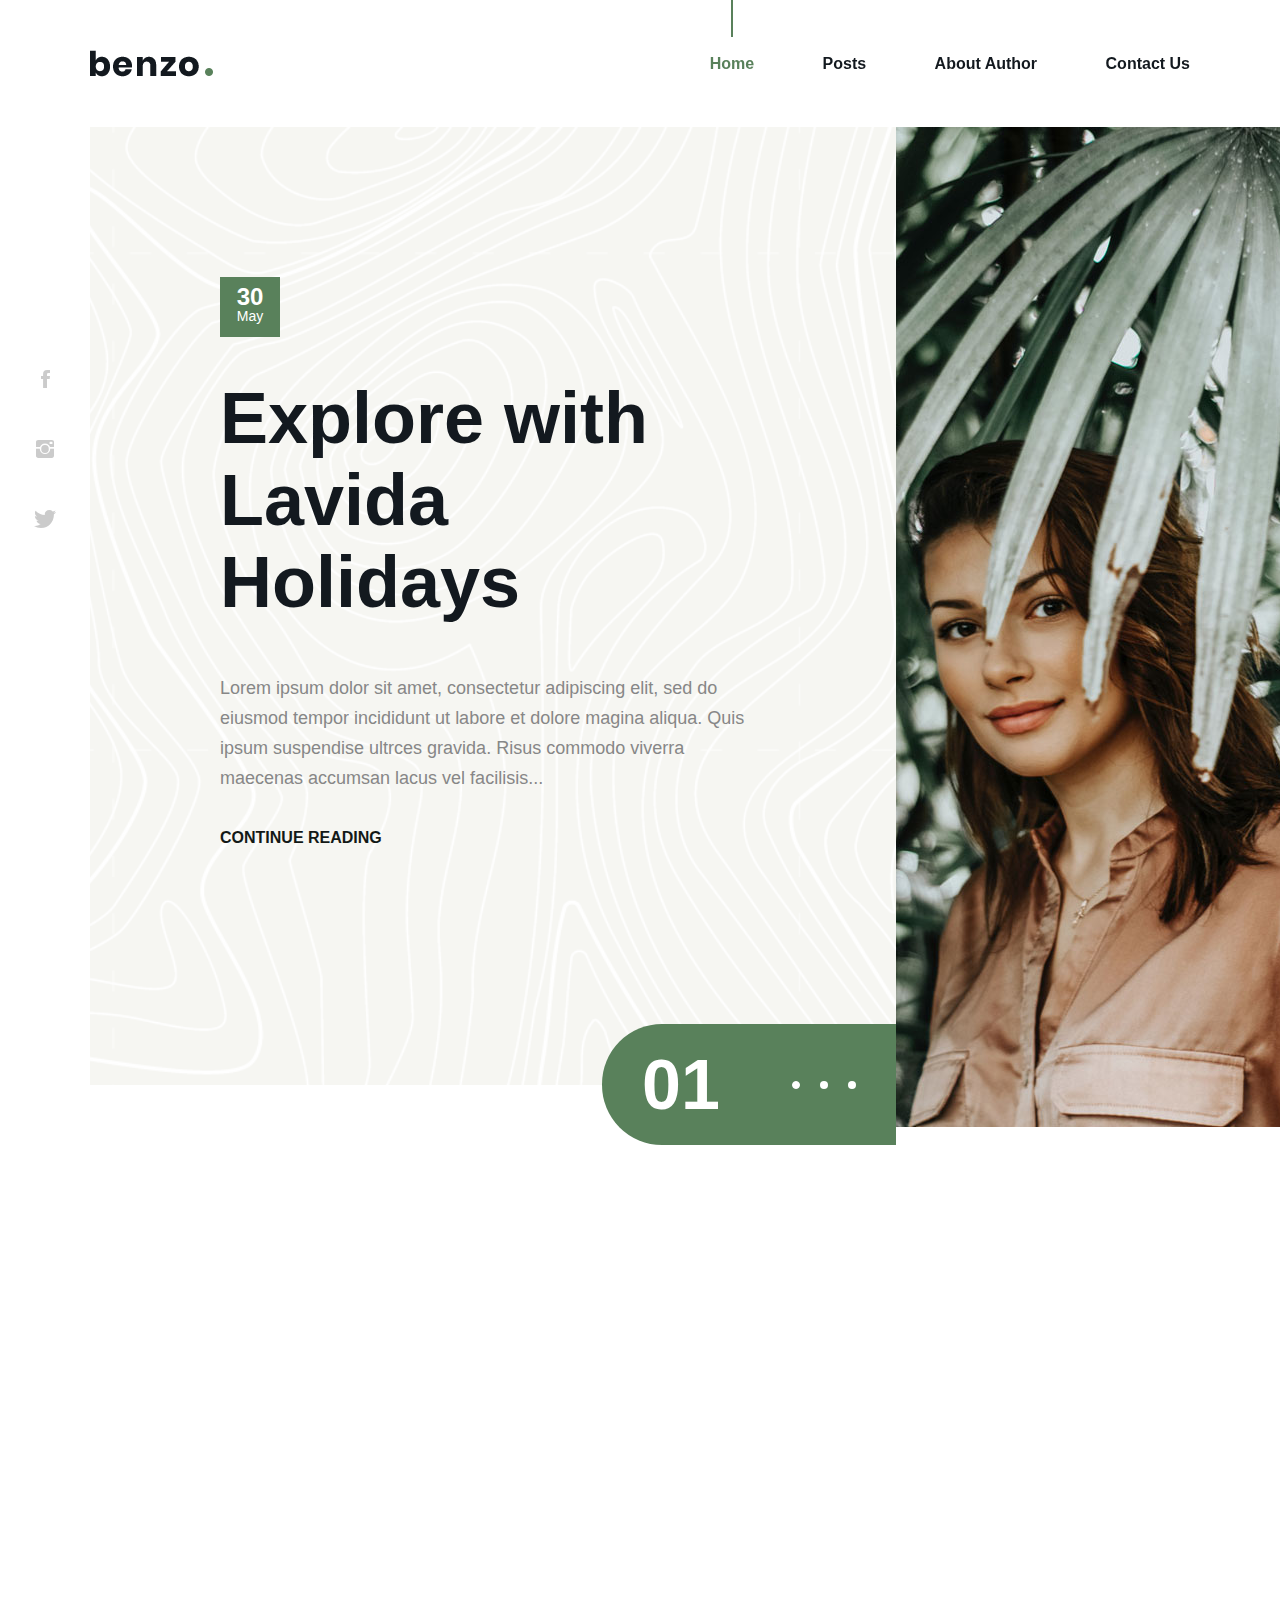
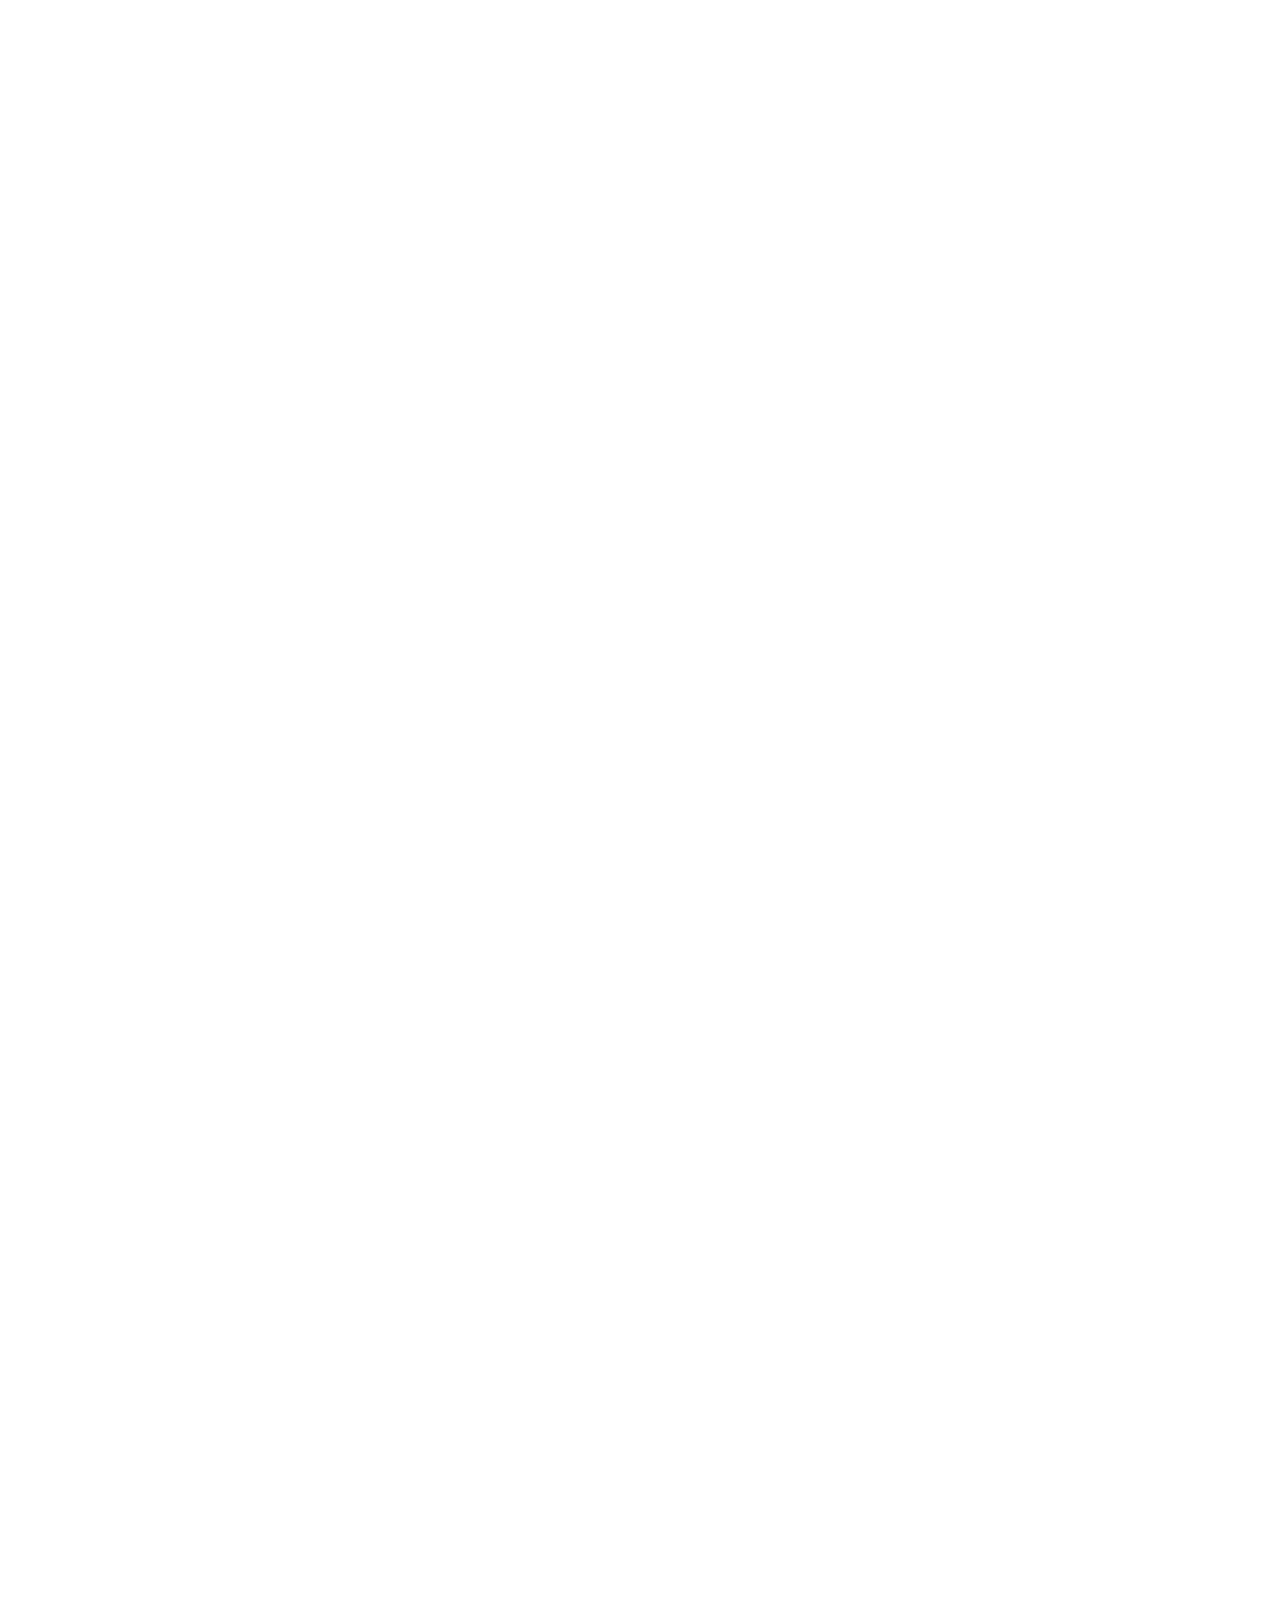
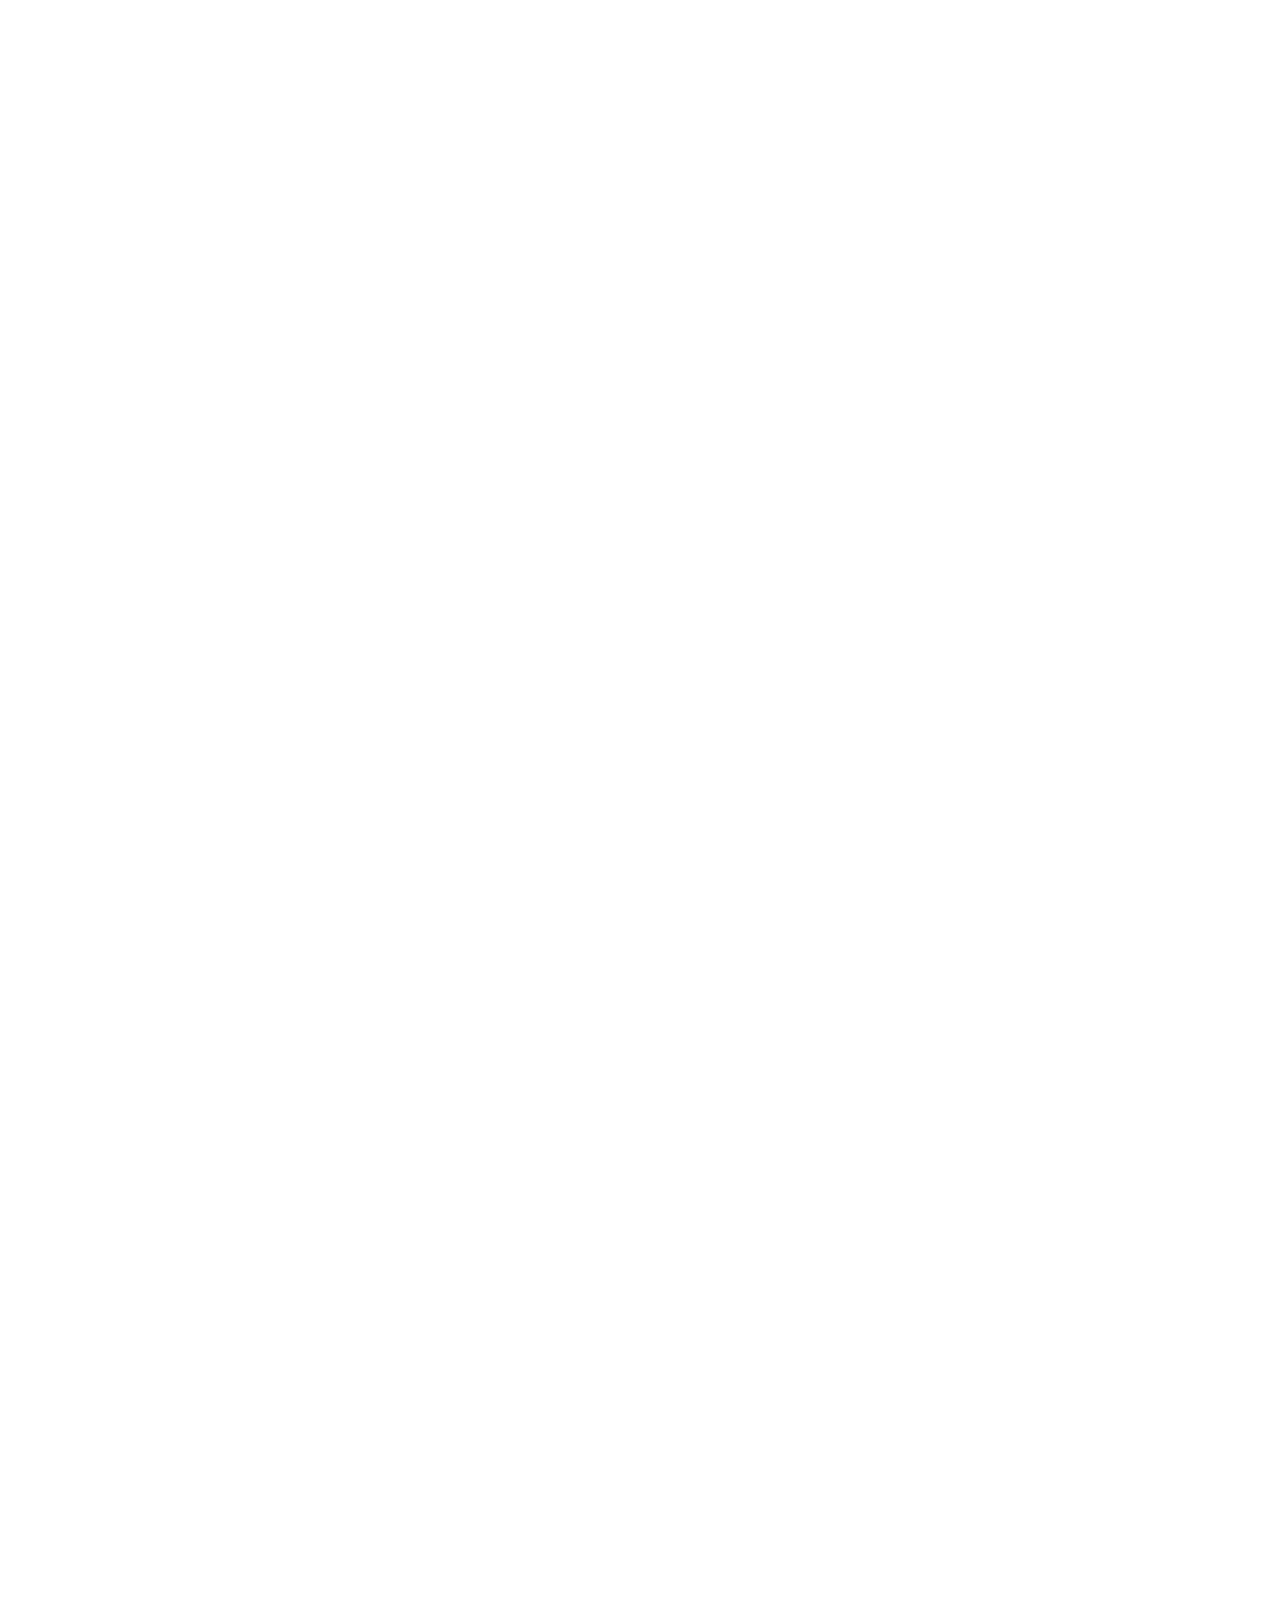
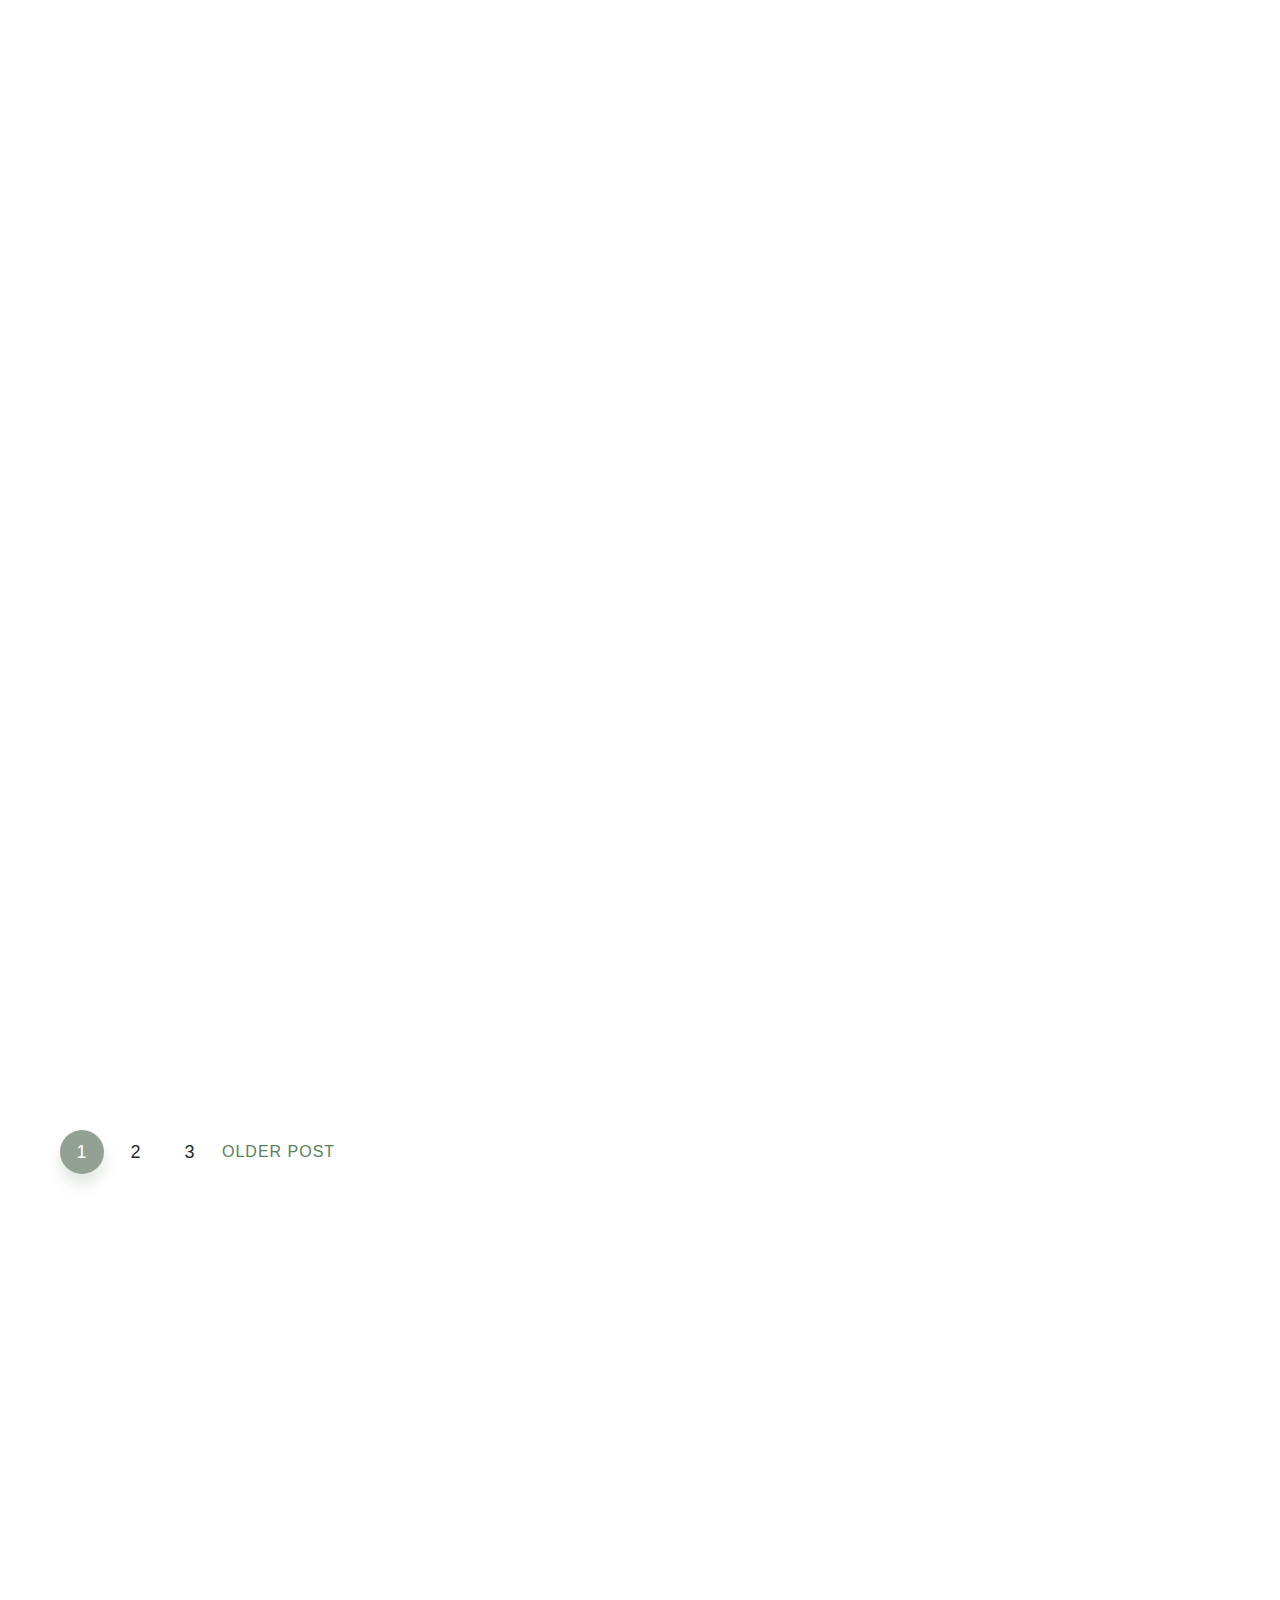
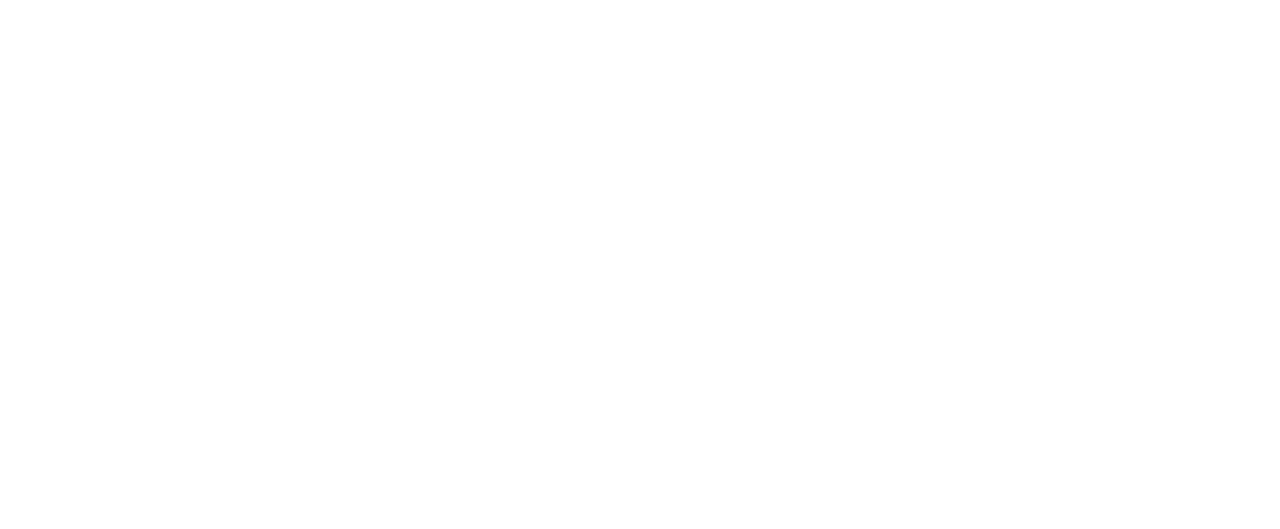
==== commit 078b6707: "Headline changer" ====
--- a/index.html
+++ b/index.html
@@ -11,7 +11,7 @@
         <meta name="author" content="">
 
         <!-- Page Title -->
-        <title>Multipages HTML5 Template</title>
+        <title>Lavida Holidays</title>
 
         <!-- Favicon and touch Icons -->
         <link href="images/favicon.png" rel="shortcut icon" type="image/png">
@@ -49,10 +49,7 @@
 								<div id="mobile-toggle" class="mobile-btn"></div>
 								<ul class="main-menu">
 									<li class="menu-item active"><a href="index.html">Home</a>
-										<ul class="sub-menu">
-											<li class="menu-item"><a href="index-2.html">Home 2</a></li>
-											<li class="menu-item"><a href="index-3.html">Home 3</a></li>
-										</ul>
+										
 									</li>
 									<li class="menu-item"><a href="#">Posts</a>
 										<ul class="sub-menu">
@@ -91,7 +88,7 @@
 											<div class="post_content">
 												<div class="post_header">
 													<h2 class="post_title" data-swiper="overlay-left">
-														<a href="#">Live with no excuses & travel with no regrets</a>
+														<a href="#">Explore with Lavida Holidays</a>
 													</h2>
 												</div>
 												<div class="post_intro">
